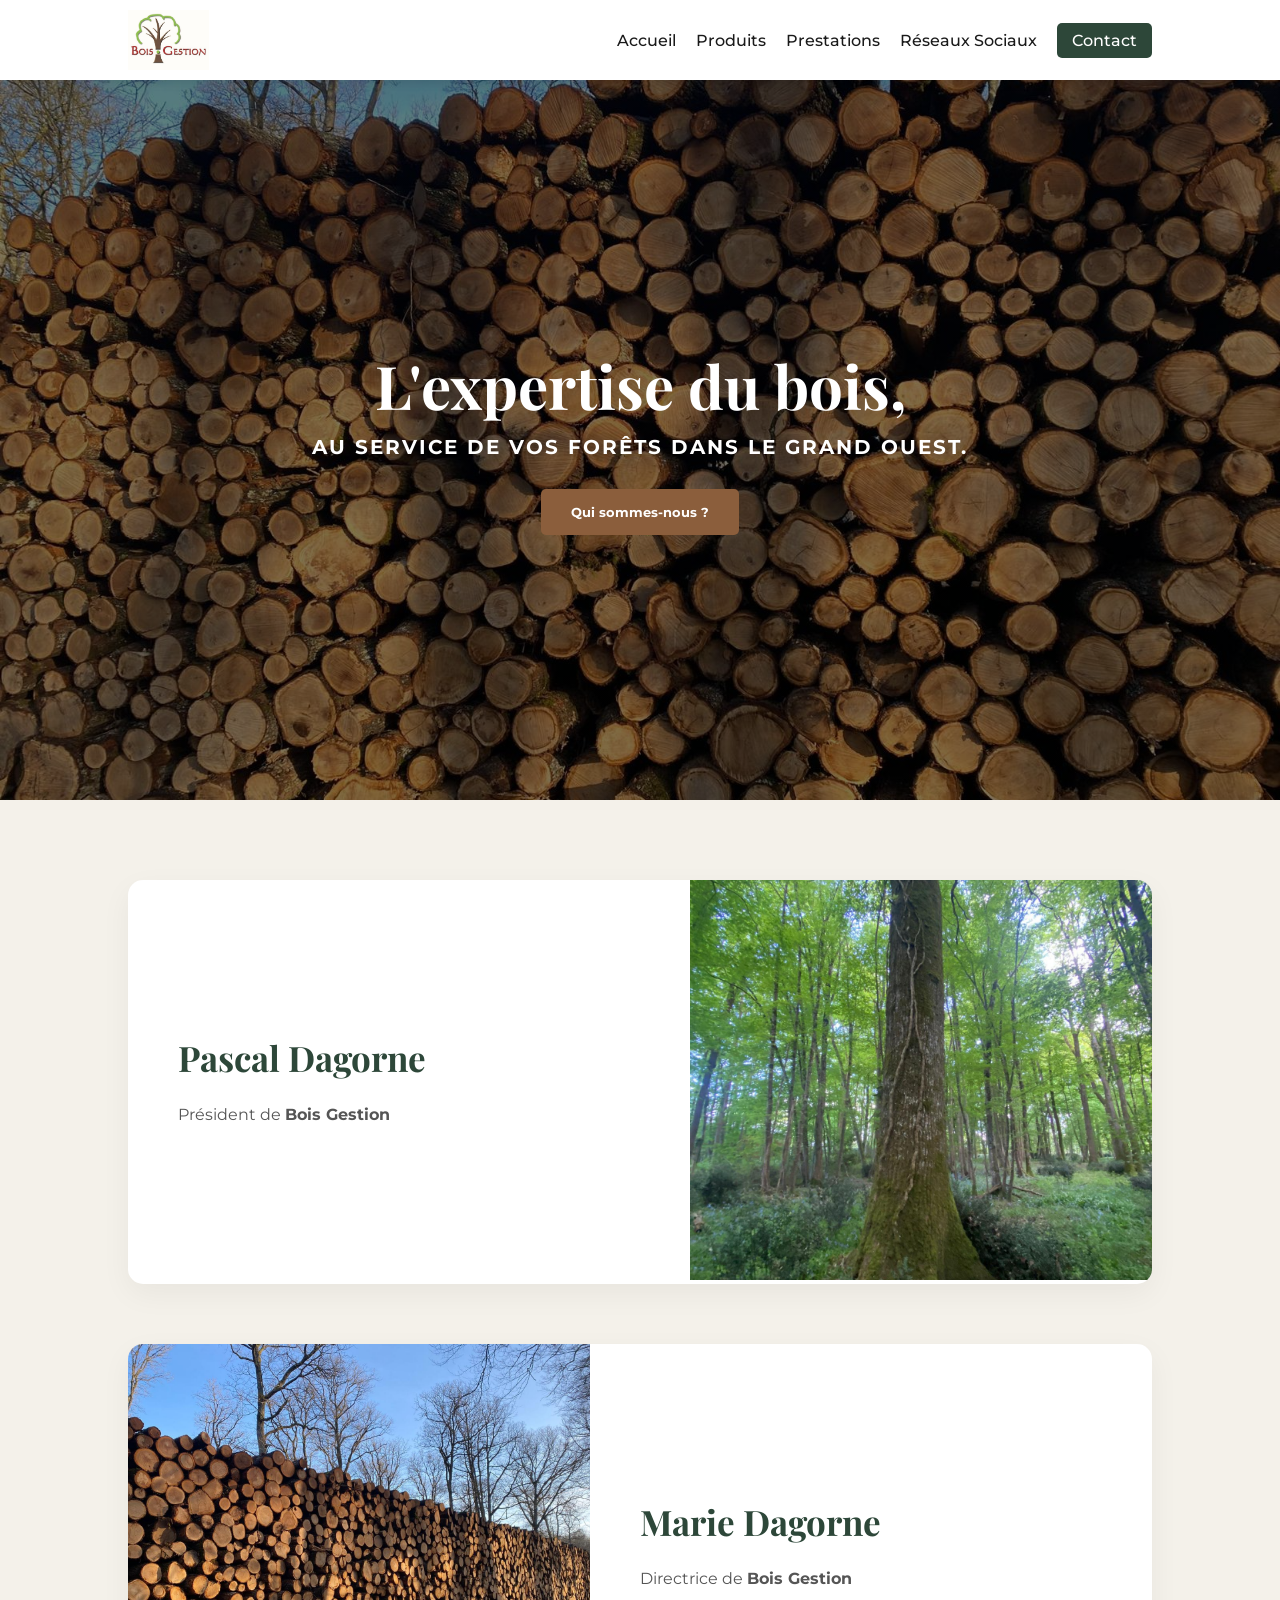
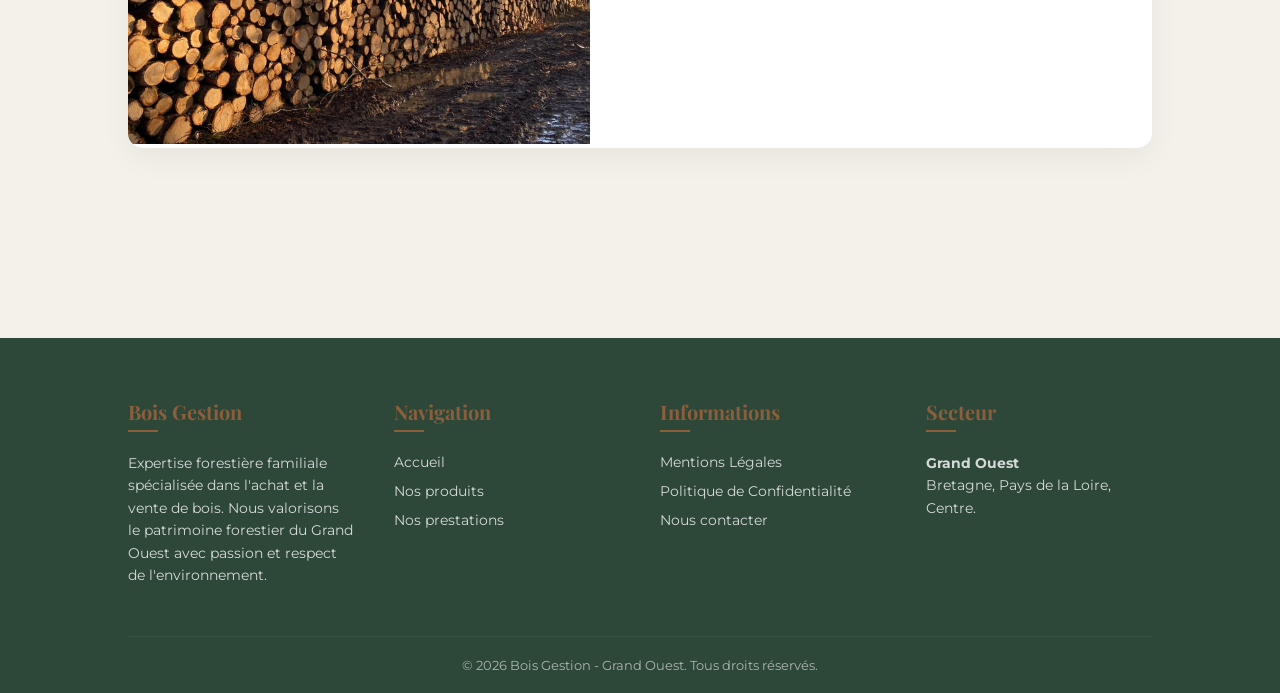
==== index.html @ 42cccf2d "final" ====
<!DOCTYPE html>
<html lang="fr">

<head>
    <meta charset="UTF-8">
    <meta name="viewport" content="width=device-width, initial-scale=1.0">

    <title>Bois Gestion</title>
    <meta name="description"
        content="Bois Gestion : Entreprise familiale spécialisée dans l'achat, la vente et l'exploitation forestière en Bretagne, Pays de la Loire et Centre. Valorisez votre bois avec des experts.">
    <meta name="keywords"
        content="Bois Gestion, exploitation forestière, achat bois, vente bois, Bretagne, Pays de la Loire, bois de chauffage, grumes chêne">
    <link rel="canonical" href="https://www.bois-gestion.fr/">

    <meta property="og:title" content="Bois Gestion - Achat et Vente de Bois">
    <meta property="og:description" content="Expertise forestière familiale dans le Grand Ouest.">
    <meta property="og:image" content="assets/images/arbre.jpeg">
    <meta property="og:type" content="website">

    <link rel="stylesheet" href="assets/css/global.css">
    <link rel="stylesheet" href="assets/css/index.css">
    <link
        href="https://fonts.googleapis.com/css2?family=Montserrat:wght@400;700&family=Playfair+Display:wght@700&display=swap"
        rel="stylesheet">
    <link rel="icon" type="image/x-icon" href="assets/images/favicon.ico">
</head>

<body>
    <div id="header-placeholder"></div>

    <header>
        <h1>L'expertise du bois,</h1>
        <h4>AU SERVICE DE VOS FORÊTS DANS LE GRAND OUEST.</h4>
        <button onclick="window.location.href='#about'">Qui sommes-nous ?</button>
    </header>

    <section class="main" id="about">
        <div class="content">

            <div class="card" id="valeurs">
                <div class="left">
                    <h2>Pascal Dagorne</h2>
                    <p>Président de <strong>Bois Gestion</strong></p>
                </div>
                <div class="right">
                    <img src="assets/images/grume.jpeg" alt="Grumes de chêne sélectionnées par Bois Gestion">
                </div>
            </div>

            <div class="card">
                <div class="left">
                    <h2>Marie Dagorne</h2>
                    <p>Directrice de <strong>Bois Gestion</strong></p>
                </div>
                <div class="right">
                    <img src="assets/images/tronçons2.jpeg" alt="Exploitation forestière moderne en action">
                </div>
            </div>

        </div>
    </section>
    <div id="footer-placeholder"></div>

    <script src="assets/js/includes.js"></script>
    <script src="assets/js/menu-burger.js"></script>
</body>

</html>
---- assets/css/global.css ----
/* Variables de couleurs Nature */
:root {
    --primary: #2d4739;
    /* Vert forêt */
    --secondary: #8b5e3c;
    /* Couleur bois */
    --light: #f4f1ea;
    /* Blanc cassé */
    --dark: #1a1a1a;
}

* {
    margin: 0;
    padding: 0;
    box-sizing: border-box;
    font-family: 'Montserrat', sans-serif;
}

html {
    scroll-behavior: smooth;
}

body {
    background-color: var(--light);
}

/* Hero réduit pour les pages secondaires */
.hero-small {
    height: 40vh;
    background: linear-gradient(rgba(0, 0, 0, 0.6), rgba(0, 0, 0, 0.6)), url('../images/tronçons.jpeg') center/cover;
    display: flex;
    flex-direction: column;
    justify-content: center;
    align-items: center;
    color: white;
    text-align: center;
}

/* --- Navigation --- */
nav {
    display: flex;
    justify-content: space-between;
    align-items: center;
    padding: 10px 10%;
    background: #fff;
    position: sticky;
    top: 0;
    z-index: 1000;
    box-shadow: 0 2px 10px rgba(0, 0, 0, 0.1);
}

/* Taille du Logo Image */
nav .logo img {
    height: 60px;
    /* Ajuste cette valeur selon tes besoins */
    width: auto;
    display: block;
    transition: 0.3s;
}

.onglets {
    display: flex;
    align-items: center;
}

.onglets a {
    text-decoration: none;
    color: var(--dark);
    margin-left: 20px;
    font-weight: 500;
    transition: 0.3s;
}

.onglets a:hover {
    color: var(--secondary);
}

/* Style spécifique pour le bouton contact dans le menu */
.btn-nav {
    background: var(--primary);
    color: white !important;
    padding: 8px 15px;
    border-radius: 5px;
}

/* --- Menu Burger (Caché par défaut) --- */
.menu-toggle {
    display: none;
    flex-direction: column;
    cursor: pointer;
    gap: 5px;
}

.menu-toggle .bar {
    width: 25px;
    height: 3px;
    background-color: var(--primary);
    transition: 0.3s;
}

/* --- Mobile Responsive --- */
@media (max-width: 768px) {
    nav {
        padding: 10px 5%;
    }

    .menu-toggle {
        display: flex;
        /* On l'affiche sur mobile */
    }

    .onglets {
        display: none;
        /* On cache le menu normal */
        flex-direction: column;
        position: absolute;
        top: 100%;
        /* Juste en dessous du nav */
        left: 0;
        width: 100%;
        background-color: white;
        padding: 20px 0;
        box-shadow: 0 5px 10px rgba(0, 0, 0, 0.1);
    }

    /* Classe qui sera ajoutée en JS pour ouvrir le menu */
    .onglets.active {
        display: flex;
    }

    .onglets a {
        margin: 15px 0;
        font-size: 18px;
    }

    header h1 {
        font-size: 35px;
    }
}

/* Header / Hero */
header {
    height: 80vh;
    background: linear-gradient(rgba(0, 0, 0, 0.5), rgba(0, 0, 0, 0.5)),
        url('../images/tronçons.jpeg') center/cover no-repeat;
    display: flex;
    flex-direction: column;
    justify-content: center;
    align-items: center;
    color: white;
    text-align: center;
}

header h1 {
    font-family: 'Playfair Display', serif;
    font-size: 60px;
}

header h4 {
    font-size: 20px;
    margin-top: 10px;
    letter-spacing: 2px;
}

header button {
    margin-top: 30px;
    padding: 15px 30px;
    border: none;
    background: var(--secondary);
    color: white;
    font-weight: bold;
    cursor: pointer;
    border-radius: 5px;
    transition: 0.3s;
}

header button:hover {
    background: var(--primary);
    transform: scale(1.05);
}

/* --- FOOTER PROFESSIONNEL --- */
footer {
    background: var(--primary);
    /* Ton vert forêt */
    color: white;
    padding: 60px 10% 20px;
    margin-top: 50px;
}

.footer-container {
    display: grid;
    grid-template-columns: repeat(auto-fit, minmax(200px, 1fr));
    gap: 40px;
    max-width: 1200px;
    margin: 0 auto;
    text-align: left;
}

.footer-section h3 {
    font-family: 'Playfair Display', serif;
    font-size: 20px;
    margin-bottom: 20px;
    color: var(--secondary);
    /* Ton marron bois */
    position: relative;
}

/* Petit trait décoratif sous les titres */
.footer-section h3::after {
    content: '';
    display: block;
    width: 30px;
    height: 2px;
    background: var(--secondary);
    margin-top: 5px;
}

.footer-section p {
    font-size: 14px;
    line-height: 1.6;
    opacity: 0.8;
}

.footer-section ul {
    list-style: none;
    padding: 0;
}

.footer-section ul li {
    margin-bottom: 10px;
}

.footer-section ul li a {
    color: white;
    text-decoration: none;
    font-size: 14px;
    opacity: 0.8;
    transition: 0.3s;
}

.footer-section ul li a:hover {
    opacity: 1;
    color: var(--secondary);
    padding-left: 5px;
}

.footer-bottom {
    margin-top: 50px;
    padding-top: 20px;
    border-top: 1px solid rgba(255, 255, 255, 0.1);
    text-align: center;
    font-size: 13px;
    opacity: 0.6;
}

/* Ajustement mobile */
@media (max-width: 768px) {
    .footer-container {
        grid-template-columns: 1fr;
        /* Une seule colonne sur mobile */
        text-align: center;
    }

    .footer-section h3::after {
        margin: 5px auto 0;
    }
}

/* Mobile Responsive */
@media (max-width: 768px) {

    .card,
    .card:nth-child(even) {
        flex-direction: column;
    }

    header h1 {
        font-size: 40px;
    }

    nav .onglets {
        display: none;
    }
}
---- assets/css/index.css ----
/* Section Main & Cards */
.main {
    padding: 80px 10%;
}

.card {
    display: flex;
    align-items: center;
    margin-bottom: 60px;
    background: white;
    border-radius: 15px;
    overflow: hidden;
    box-shadow: 0 10px 30px rgba(0, 0, 0, 0.05);
}

.card:nth-child(even) {
    flex-direction: row-reverse;
}

.left {
    flex: 1;
    padding: 50px;
}

.left h2 {
    font-family: 'Playfair Display', serif;
    font-size: 35px;
    color: var(--primary);
    margin-bottom: 20px;
}

.left p {
    line-height: 1.8;
    color: #555;
}

.right {
    flex: 1;
}

.right img {
    width: 100%;
    height: 400px;
    object-fit: cover;
}


/* Style pour les pages légales */
.legal-content {
    max-width: 800px;
    margin: 60px auto;
    padding: 20px;
    background: white;
    border-radius: 8px;
    box-shadow: 0 4px 15px rgba(0, 0, 0, 0.05);
    line-height: 1.6;
}

.legal-content h1 {
    color: var(--primary);
    margin-bottom: 30px;
    font-family: 'Playfair Display', serif;
}

.legal-content h3 {
    color: var(--secondary);
    margin-top: 25px;
    margin-bottom: 10px;
}

.legal-content ul {
    margin-left: 20px;
    margin-bottom: 15px;
}
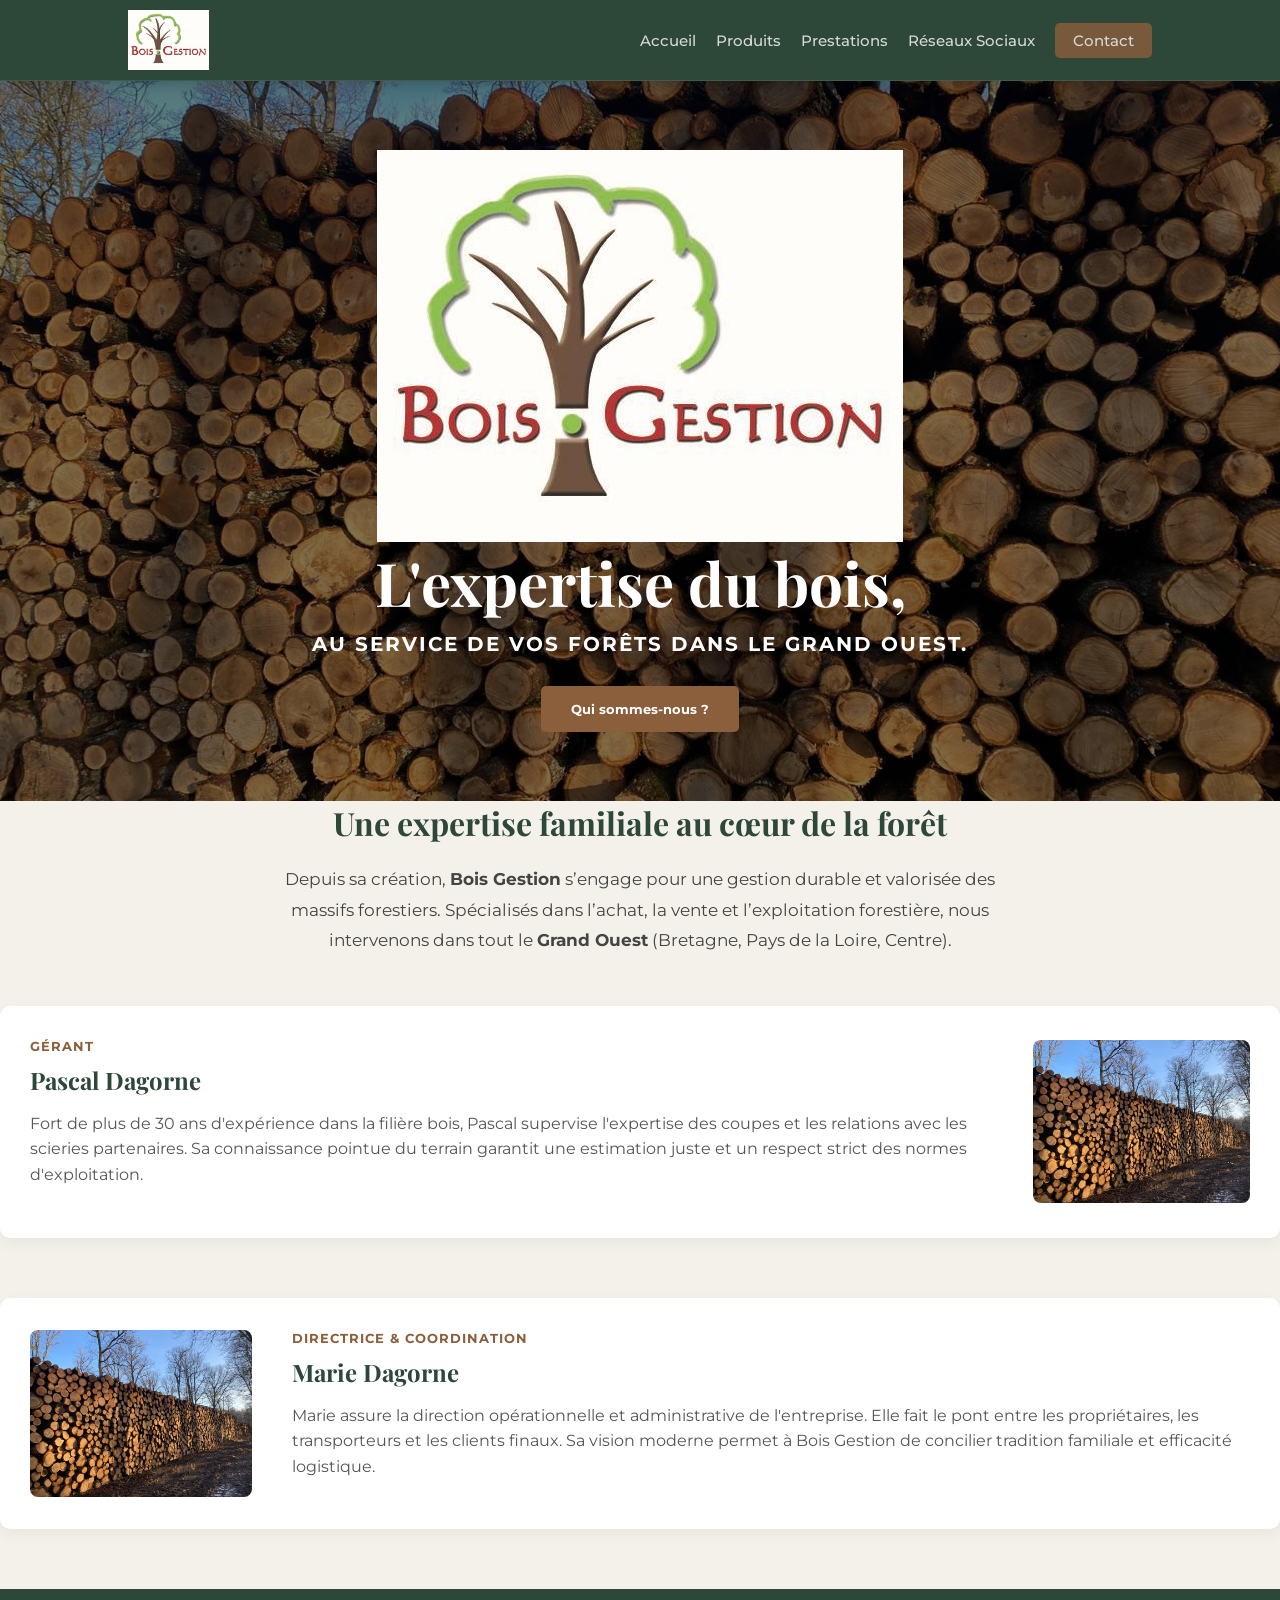
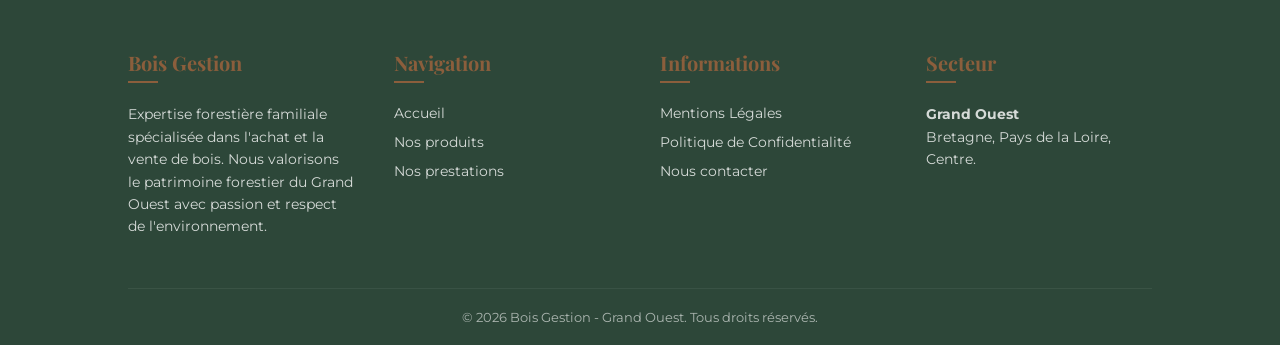
==== commit ebed1963: "ya" ====
--- a/index.html
+++ b/index.html
@@ -29,6 +29,7 @@
     <div id="header-placeholder"></div>
 
     <header>
+        <img src="assets/images/logo/logo.jpeg" alt="Logo Bois Gestion" class="header-image">
         <h1>L'expertise du bois,</h1>
         <h4>AU SERVICE DE VOS FORÊTS DANS LE GRAND OUEST.</h4>
         <button onclick="window.location.href='#about'">Qui sommes-nous ?</button>
@@ -37,30 +38,52 @@
     <section class="main" id="about">
         <div class="content">
 
+            <div class="intro-entreprise">
+                <h2>Une expertise familiale au cœur de la forêt</h2>
+                <p>
+                    Depuis sa création, <strong>Bois Gestion</strong> s’engage pour une gestion durable et valorisée des
+                    massifs forestiers.
+                    Spécialisés dans l’achat, la vente et l’exploitation forestière, nous intervenons dans tout le
+                    <strong>Grand Ouest</strong>
+                    (Bretagne, Pays de la Loire, Centre).
+                </p>
+            </div>
+
             <div class="card" id="valeurs">
                 <div class="left">
+                    <span class="role">Gérant</span>
                     <h2>Pascal Dagorne</h2>
-                    <p>Président de <strong>Bois Gestion</strong></p>
+                    <p>
+                        Fort de plus de 30 ans d'expérience dans la filière bois, Pascal supervise l'expertise des
+                        coupes et les relations avec les scieries partenaires.
+                        Sa connaissance pointue du terrain garantit une estimation juste et un respect strict des normes
+                        d'exploitation.
+                    </p>
                 </div>
                 <div class="right">
-                    <img src="assets/images/grume.jpeg" alt="Grumes de chêne sélectionnées par Bois Gestion">
+                    <img src="assets/images/tronçons2.jpeg" alt="Pascal Dagorne - Expertise de grumes">
                 </div>
             </div>
 
-            <div class="card">
+            <div class="card inverse">
                 <div class="left">
+                    <span class="role">Directrice & Coordination</span>
                     <h2>Marie Dagorne</h2>
-                    <p>Directrice de <strong>Bois Gestion</strong></p>
+                    <p>
+                        Marie assure la direction opérationnelle et administrative de l'entreprise. Elle fait le pont
+                        entre les propriétaires, les transporteurs et les clients finaux.
+                        Sa vision moderne permet à Bois Gestion de concilier tradition familiale et efficacité
+                        logistique.
+                    </p>
                 </div>
                 <div class="right">
-                    <img src="assets/images/tronçons2.jpeg" alt="Exploitation forestière moderne en action">
+                    <img src="assets/images/tronçons2.jpeg" alt="Marie Dagorne - Direction Bois Gestion">
                 </div>
             </div>
 
         </div>
     </section>
     <div id="footer-placeholder"></div>
-
     <script src="assets/js/includes.js"></script>
     <script src="assets/js/menu-burger.js"></script>
 </body>
--- a/assets/css/global.css
+++ b/assets/css/global.css
@@ -42,11 +42,15 @@
     justify-content: space-between;
     align-items: center;
     padding: 10px 10%;
-    background: #fff;
+    background: var(--primary);
+    /* Fond Vert Forêt comme le footer */
     position: sticky;
     top: 0;
     z-index: 1000;
-    box-shadow: 0 2px 10px rgba(0, 0, 0, 0.1);
+    box-shadow: 0 4px 15px rgba(0, 0, 0, 0.2);
+    /* Ombre un peu plus profonde */
+    border-bottom: 1px solid rgba(255, 255, 255, 0.1);
+    /* Petit filet subtil */
 }
 
 /* Taille du Logo Image */
@@ -65,22 +69,40 @@
 
 .onglets a {
     text-decoration: none;
-    color: var(--dark);
+    color: white;
+    /* Texte blanc comme dans le footer */
     margin-left: 20px;
     font-weight: 500;
-    transition: 0.3s;
+    font-size: 15px;
+    transition: 0.3s;
+    opacity: 0.8;
+    /* Légère transparence par défaut */
 }
 
 .onglets a:hover {
     color: var(--secondary);
-}
-
+    /* Devient marron au survol */
+    opacity: 1;
+}
+
+/* Style spécifique pour le bouton contact dans le menu */
 /* Style spécifique pour le bouton contact dans le menu */
 .btn-nav {
-    background: var(--primary);
+    background: var(--secondary) !important;
+    /* Marron bois pour trancher sur le vert */
     color: white !important;
-    padding: 8px 15px;
+    padding: 8px 18px;
     border-radius: 5px;
+    font-weight: bold;
+}
+
+/* Menu Burger pour mobile (on change la couleur des barres en blanc) */
+.menu-toggle .bar {
+    width: 25px;
+    height: 3px;
+    background-color: white;
+    /* Barres blanches sur fond vert */
+    transition: 0.3s;
 }
 
 /* --- Menu Burger (Caché par défaut) --- */
@@ -91,13 +113,6 @@
     gap: 5px;
 }
 
-.menu-toggle .bar {
-    width: 25px;
-    height: 3px;
-    background-color: var(--primary);
-    transition: 0.3s;
-}
-
 /* --- Mobile Responsive --- */
 @media (max-width: 768px) {
     nav {
@@ -110,17 +125,9 @@
     }
 
     .onglets {
-        display: none;
-        /* On cache le menu normal */
-        flex-direction: column;
-        position: absolute;
-        top: 100%;
-        /* Juste en dessous du nav */
-        left: 0;
-        width: 100%;
-        background-color: white;
-        padding: 20px 0;
-        box-shadow: 0 5px 10px rgba(0, 0, 0, 0.1);
+        background-color: var(--primary);
+        /* Menu mobile vert également */
+        border-top: 1px solid rgba(255, 255, 255, 0.1);
     }
 
     /* Classe qui sera ajoutée en JS pour ouvrir le menu */
--- a/assets/css/index.css
+++ b/assets/css/index.css
@@ -1,47 +1,96 @@
-/* Section Main & Cards */
-.main {
-    padding: 80px 10%;
+/* Intro Entreprise */
+.intro-entreprise {
+    text-align: center;
+    max-width: 800px;
+    margin: 0 auto 50px auto;
+    padding: 0 20px;
 }
 
+.intro-entreprise h2 {
+    font-family: 'Playfair Display', serif;
+    color: var(--primary);
+    font-size: 32px;
+    margin-bottom: 20px;
+}
+
+.intro-entreprise p {
+    line-height: 1.8;
+    color: #444;
+    font-size: 17px;
+}
+
+/* Stylisation des Cards */
 .card {
     display: flex;
     align-items: center;
+    gap: 40px;
     margin-bottom: 60px;
     background: white;
-    border-radius: 15px;
-    overflow: hidden;
-    box-shadow: 0 10px 30px rgba(0, 0, 0, 0.05);
+    padding: 30px;
+    border-radius: 10px;
+    box-shadow: 0 5px 15px rgba(0, 0, 0, 0.05);
 }
 
-.card:nth-child(even) {
+.card.inverse {
     flex-direction: row-reverse;
+    /* Alterne l'image à gauche/droite */
 }
 
-.left {
-    flex: 1;
-    padding: 50px;
+.role {
+    display: inline-block;
+    color: var(--secondary);
+    text-transform: uppercase;
+    font-weight: bold;
+    font-size: 13px;
+    letter-spacing: 1px;
+    margin-bottom: 10px;
 }
 
-.left h2 {
+.card h2 {
     font-family: 'Playfair Display', serif;
-    font-size: 35px;
     color: var(--primary);
-    margin-bottom: 20px;
+    margin-bottom: 15px;
 }
 
-.left p {
-    line-height: 1.8;
+.card p {
+    line-height: 1.6;
+    margin-bottom: 20px;
     color: #555;
 }
 
-.right {
-    flex: 1;
+.expertises {
+    list-style: none;
+    padding: 0;
 }
 
-.right img {
+.expertises li {
+    font-size: 14px;
+    margin-bottom: 8px;
+    color: var(--dark);
+}
+
+.card .left img {
     width: 100%;
-    height: 400px;
-    object-fit: cover;
+    max-width: 450px;
+    border-radius: 8px;
+    display: block;
+}
+
+.card .right img {
+    width: 100%;
+    max-width: 450px;
+    border-radius: 8px;
+    display: block;
+}
+
+/* Responsive Mobile */
+@media (max-width: 768px) {
+
+    .card,
+    .card.inverse {
+        flex-direction: column;
+        padding: 20px;
+    }
 }
 
 
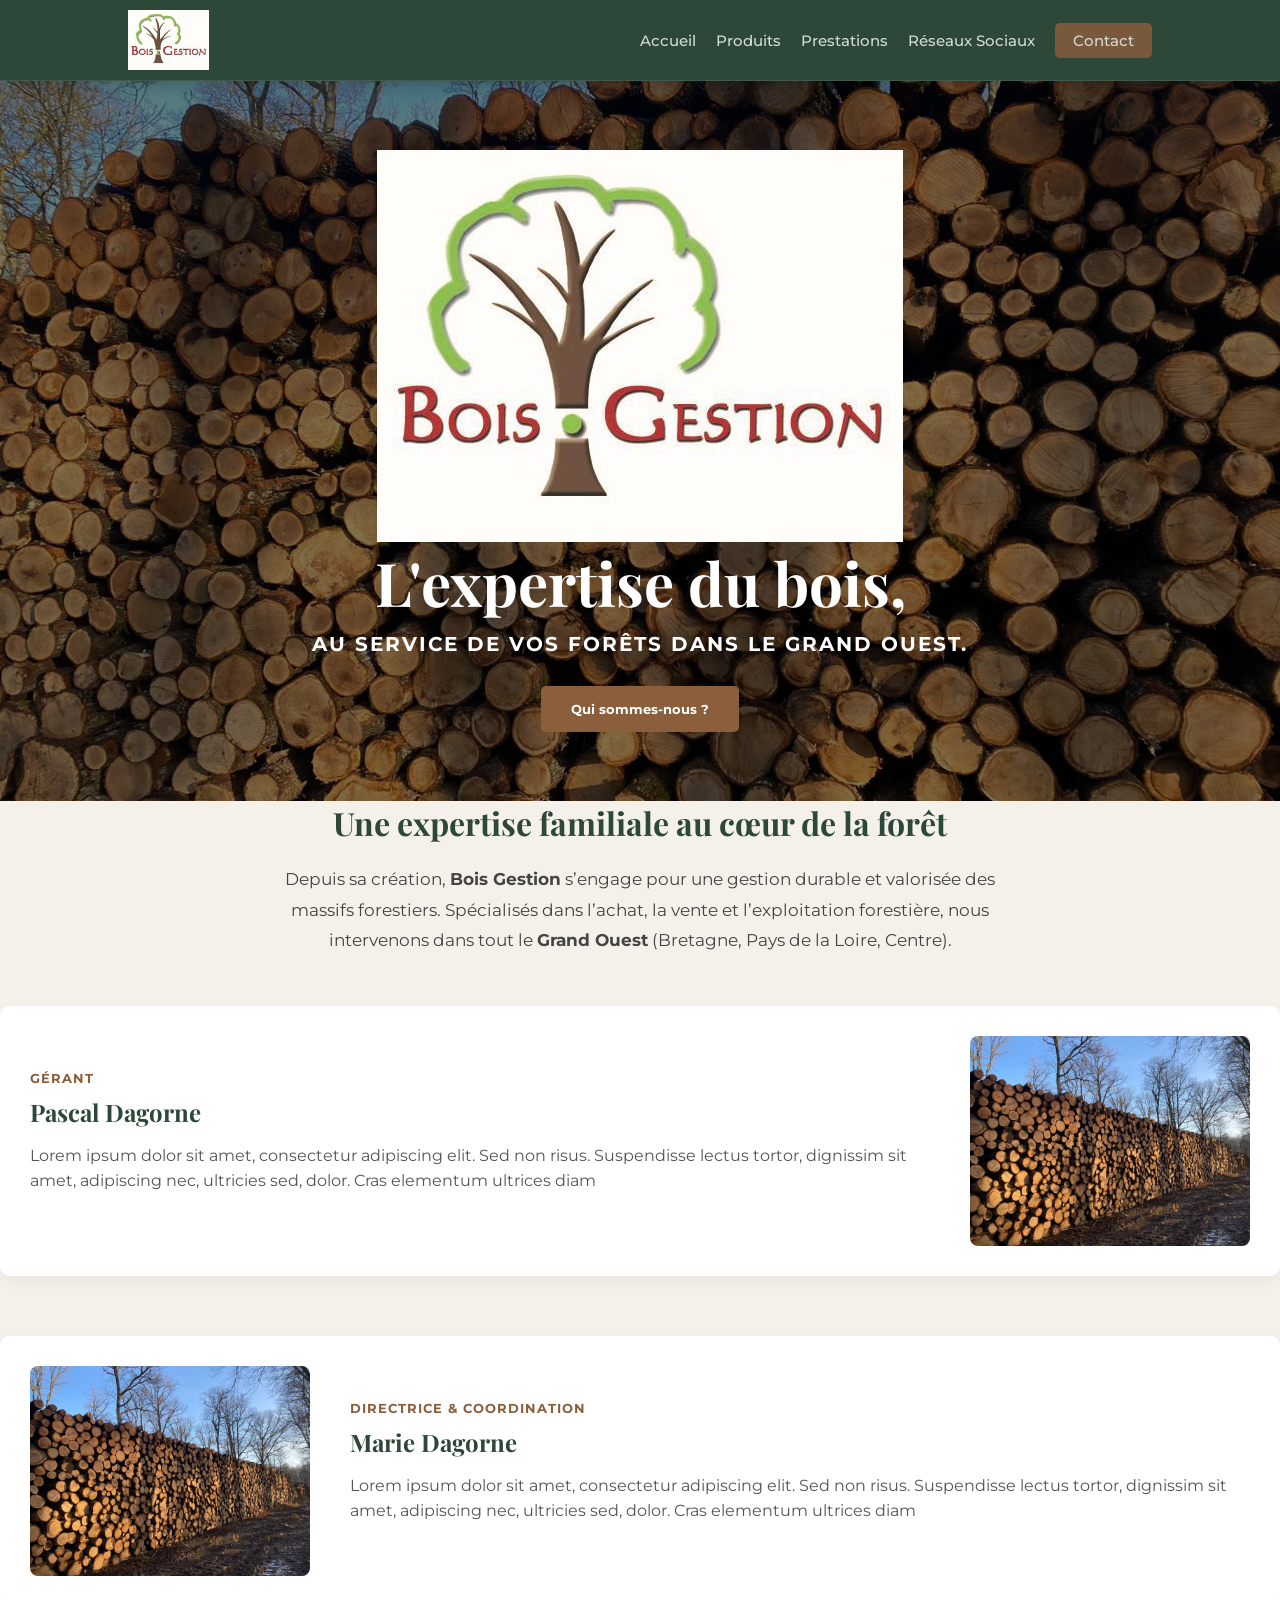
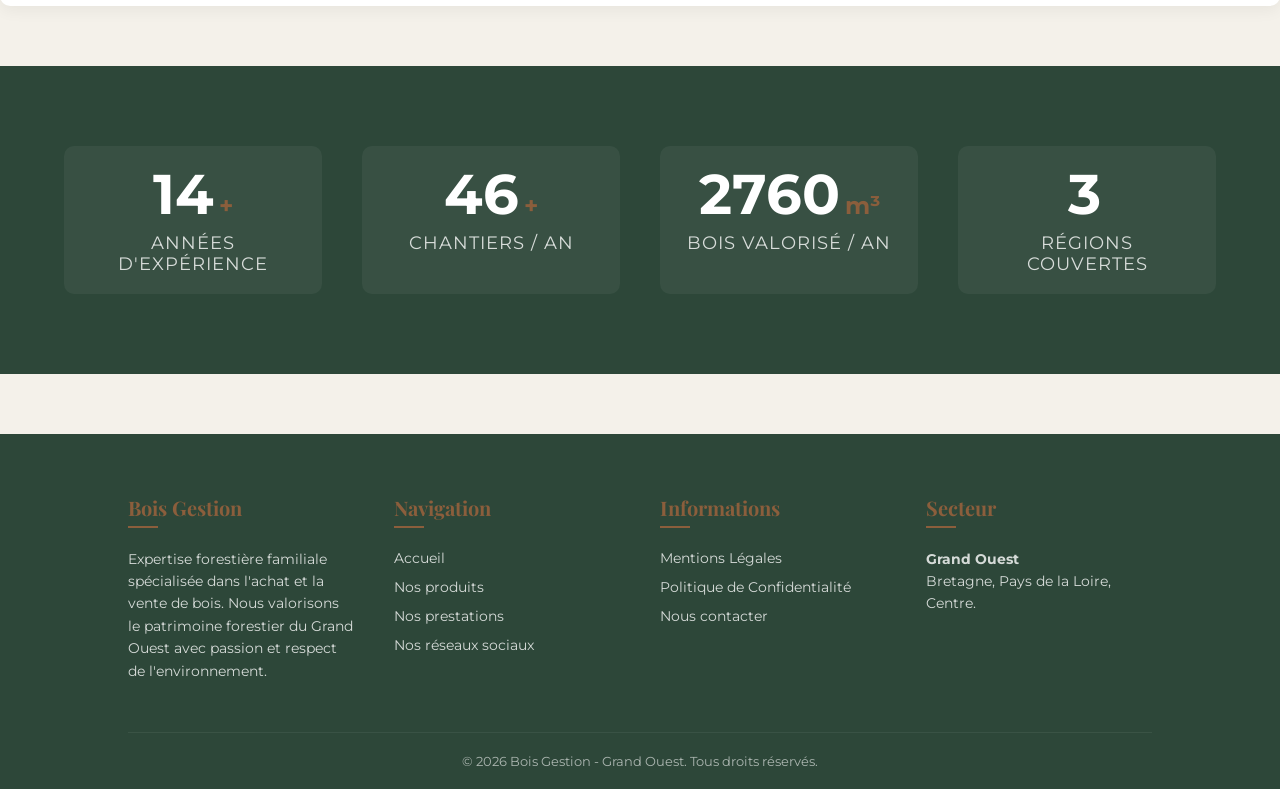
==== commit 55e1a6b1: "menu burger" ====
--- a/index.html
+++ b/index.html
@@ -54,10 +54,8 @@
                     <span class="role">Gérant</span>
                     <h2>Pascal Dagorne</h2>
                     <p>
-                        Fort de plus de 30 ans d'expérience dans la filière bois, Pascal supervise l'expertise des
-                        coupes et les relations avec les scieries partenaires.
-                        Sa connaissance pointue du terrain garantit une estimation juste et un respect strict des normes
-                        d'exploitation.
+                        Lorem ipsum dolor sit amet, consectetur adipiscing elit. Sed non risus. Suspendisse lectus
+                        tortor, dignissim sit amet, adipiscing nec, ultricies sed, dolor. Cras elementum ultrices diam
                     </p>
                 </div>
                 <div class="right">
@@ -70,10 +68,8 @@
                     <span class="role">Directrice & Coordination</span>
                     <h2>Marie Dagorne</h2>
                     <p>
-                        Marie assure la direction opérationnelle et administrative de l'entreprise. Elle fait le pont
-                        entre les propriétaires, les transporteurs et les clients finaux.
-                        Sa vision moderne permet à Bois Gestion de concilier tradition familiale et efficacité
-                        logistique.
+                        Lorem ipsum dolor sit amet, consectetur adipiscing elit. Sed non risus. Suspendisse lectus
+                        tortor, dignissim sit amet, adipiscing nec, ultricies sed, dolor. Cras elementum ultrices diam
                     </p>
                 </div>
                 <div class="right">
@@ -83,9 +79,49 @@
 
         </div>
     </section>
+
+    <section class="stats-section">
+        <div class="container container-stats">
+
+            <div class="stat-item">
+                <i class="fas fa-history"></i>
+                <div class="stat-number-wrapper">
+                    <span class="stat-number" data-target="14">0</span><span class="stat-suffix">+</span>
+                </div>
+                <p class="stat-label">Années d'Expérience</p>
+            </div>
+
+            <div class="stat-item">
+                <i class="fas fa-tree"></i>
+                <div class="stat-number-wrapper">
+                    <span class="stat-number" data-target="150">0</span><span class="stat-suffix">+</span>
+                </div>
+                <p class="stat-label">Chantiers / An</p>
+            </div>
+
+            <div class="stat-item">
+                <i class="fas fa-truck-moving"></i>
+                <div class="stat-number-wrapper">
+                    <span class="stat-number" data-target="12000">0</span><span class="stat-suffix">m³</span>
+                </div>
+                <p class="stat-label">Bois Valorisé / An</p>
+            </div>
+
+            <div class="stat-item">
+                <i class="fas fa-map-marked-alt"></i>
+                <div class="stat-number-wrapper">
+                    <span class="stat-number" data-target="3">0</span><span class="stat-suffix"></span>
+                </div>
+                <p class="stat-label">Régions Couvertes</p>
+            </div>
+
+        </div>
+    </section>
+
     <div id="footer-placeholder"></div>
+
+    <script src="assets/js/counter.js"></script>
     <script src="assets/js/includes.js"></script>
-    <script src="assets/js/menu-burger.js"></script>
 </body>
 
 </html>
--- a/assets/css/global.css
+++ b/assets/css/global.css
@@ -289,4 +289,43 @@
     nav .onglets {
         display: none;
     }
+}
+
+@media (max-width: 768px) {
+    nav {
+        padding: 10px 5%;
+    }
+
+    .menu-toggle {
+        display: flex;
+        /* Affiche le burger */
+    }
+
+    .onglets {
+        display: none;
+        /* Cache les liens par défaut sur mobile */
+        flex-direction: column;
+        position: absolute;
+        top: 100%;
+        /* S'affiche juste sous la nav */
+        left: 0;
+        width: 100%;
+        background-color: var(--primary);
+        padding: 20px 0;
+        text-align: center;
+        border-top: 1px solid rgba(255, 255, 255, 0.1);
+        box-shadow: 0 10px 15px rgba(0, 0, 0, 0.2);
+    }
+
+    /* Cette classe est activée par le JS */
+    .onglets.active {
+        display: flex;
+    }
+
+    .onglets a {
+        margin: 15px 0;
+        font-size: 18px;
+        display: block;
+        /* Prend toute la largeur pour cliquer facilement */
+    }
 }
--- a/assets/css/index.css
+++ b/assets/css/index.css
@@ -120,4 +120,84 @@
 .legal-content ul {
     margin-left: 20px;
     margin-bottom: 15px;
+}
+
+/* --- SECTION STATISTIQUES --- */
+.stats-section {
+    background-color: var(--primary);
+    /* Ton vert forêt */
+    color: white;
+    padding: 80px 0;
+    margin: 60px 0;
+}
+
+.container-stats {
+    display: grid;
+    grid-template-columns: repeat(auto-fit, minmax(200px, 1fr));
+    gap: 40px;
+    text-align: center;
+    width: 90%;
+    max-width: 1200px;
+    margin: 0 auto;
+}
+
+.stat-item {
+    padding: 20px;
+    background: rgba(255, 255, 255, 0.05);
+    border-radius: 10px;
+    /* État initial pour l'animation d'apparition */
+    opacity: 0;
+    transform: translateY(20px);
+    transition: all 0.6s ease-out;
+}
+
+/* Classe ajoutée par le JS quand l'élément est visible */
+.stat-item.visible {
+    opacity: 1;
+    transform: translateY(0);
+}
+
+.stat-item i {
+    font-size: 3rem;
+    color: var(--secondary);
+    /* Ton marron/orange */
+    margin-bottom: 20px;
+}
+
+.stat-number-wrapper {
+    display: flex;
+    justify-content: center;
+    align-items: baseline;
+    font-family: 'Montserrat', sans-serif;
+    font-weight: 700;
+    margin-bottom: 10px;
+}
+
+.stat-number {
+    font-size: 3.5rem;
+    line-height: 1;
+}
+
+.stat-suffix {
+    font-size: 1.5rem;
+    color: var(--secondary);
+    margin-left: 5px;
+}
+
+.stat-label {
+    font-size: 1.1rem;
+    text-transform: uppercase;
+    letter-spacing: 1px;
+    color: rgba(255, 255, 255, 0.8);
+}
+
+/* --- RESPONSIVE --- */
+@media (max-width: 768px) {
+    .stats-section {
+        padding: 50px 0;
+    }
+
+    .stat-number {
+        font-size: 2.5rem;
+    }
 }
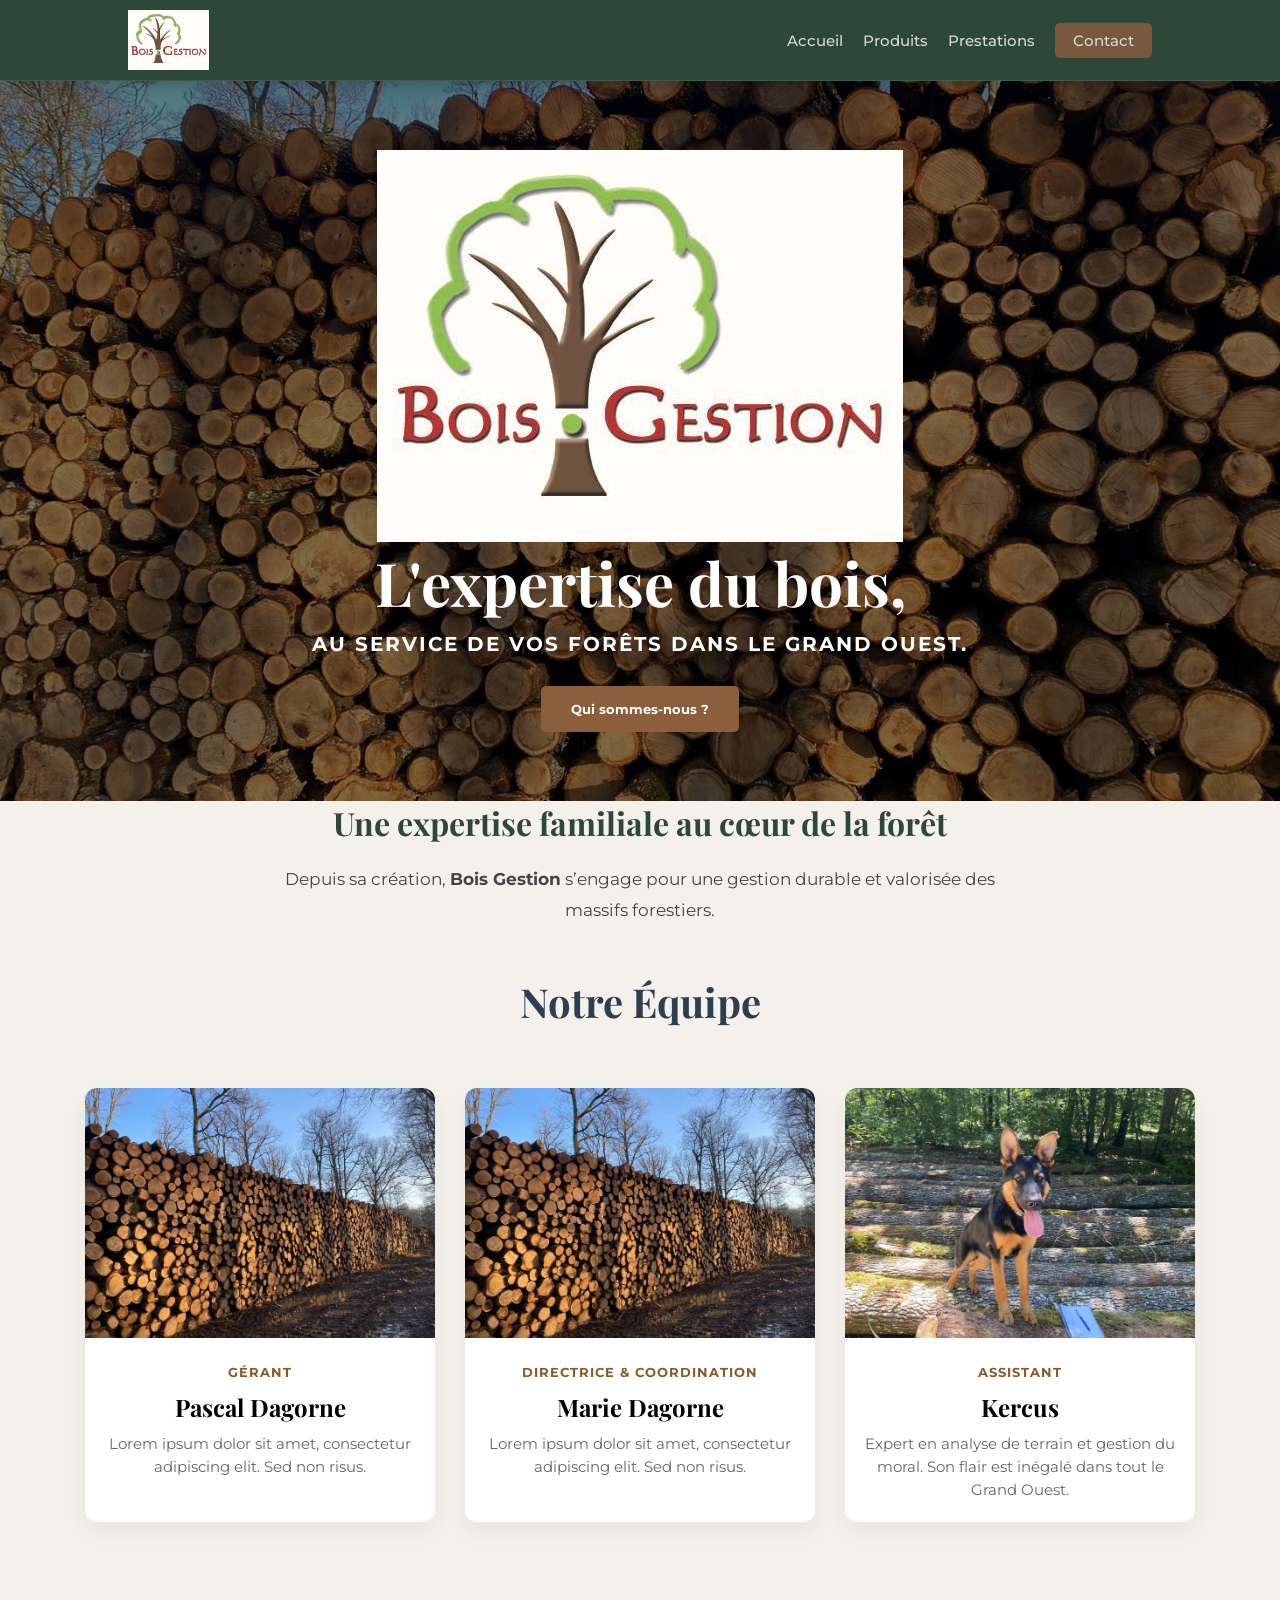
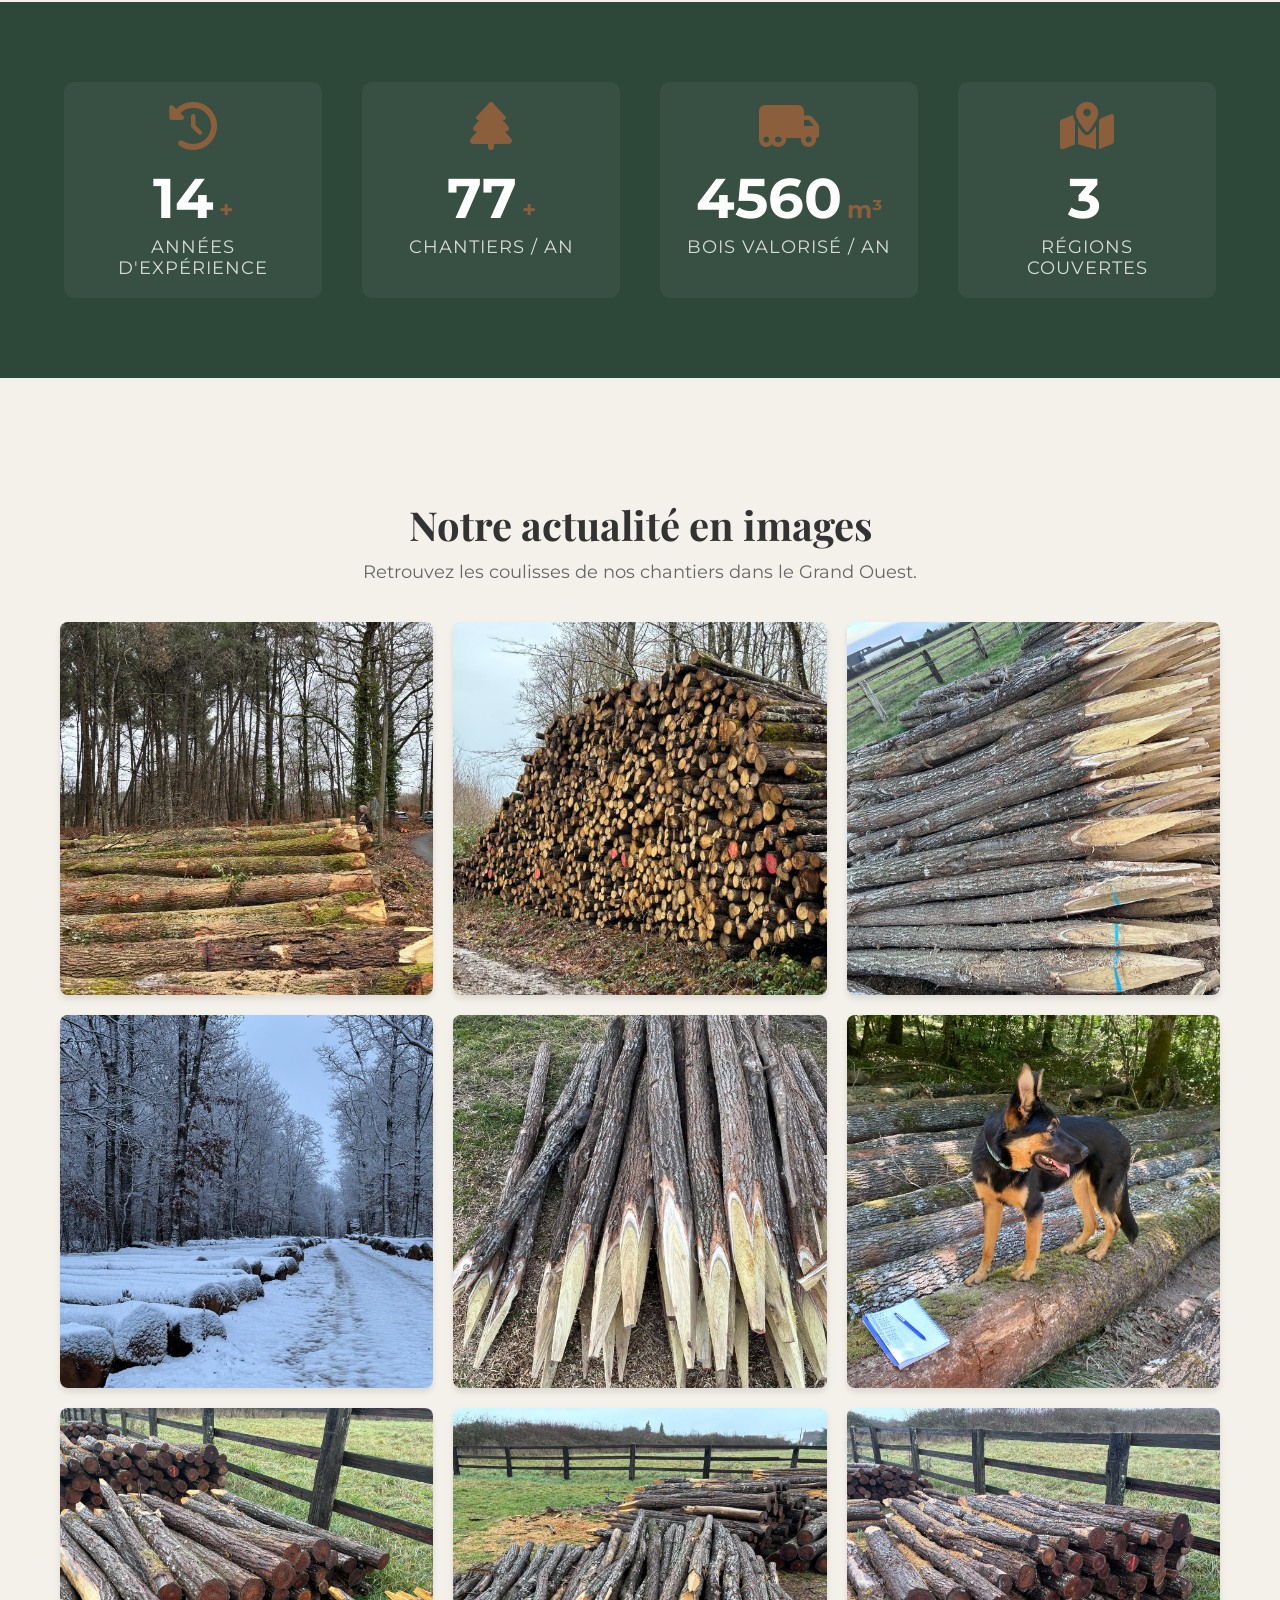
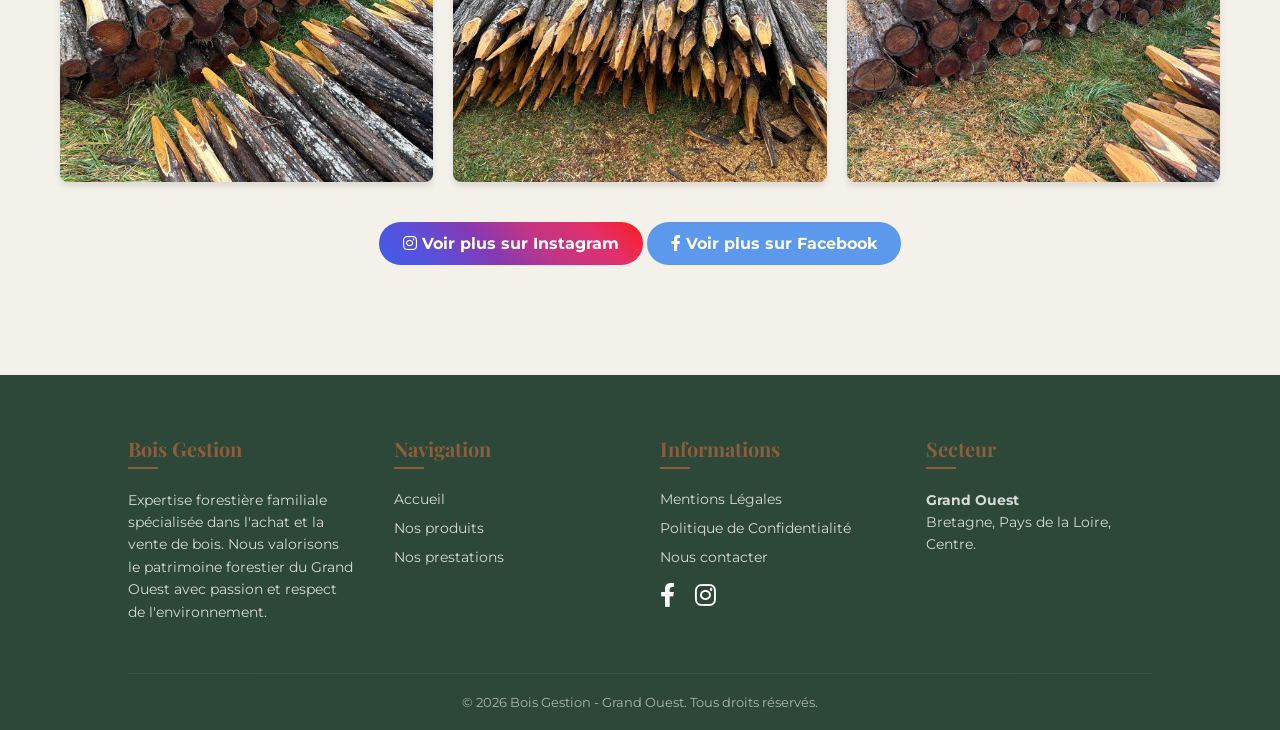
==== commit bb546e25: "changement" ====
--- a/index.html
+++ b/index.html
@@ -23,6 +23,7 @@
         href="https://fonts.googleapis.com/css2?family=Montserrat:wght@400;700&family=Playfair+Display:wght@700&display=swap"
         rel="stylesheet">
     <link rel="icon" type="image/x-icon" href="assets/images/favicon.ico">
+    <link rel="stylesheet" href="https://cdnjs.cloudflare.com/ajax/libs/font-awesome/6.0.0/css/all.min.css">
 </head>
 
 <body>
@@ -43,40 +44,48 @@
                 <p>
                     Depuis sa création, <strong>Bois Gestion</strong> s’engage pour une gestion durable et valorisée des
                     massifs forestiers.
-                    Spécialisés dans l’achat, la vente et l’exploitation forestière, nous intervenons dans tout le
-                    <strong>Grand Ouest</strong>
-                    (Bretagne, Pays de la Loire, Centre).
                 </p>
             </div>
 
-            <div class="card" id="valeurs">
-                <div class="left">
-                    <span class="role">Gérant</span>
-                    <h2>Pascal Dagorne</h2>
-                    <p>
-                        Lorem ipsum dolor sit amet, consectetur adipiscing elit. Sed non risus. Suspendisse lectus
-                        tortor, dignissim sit amet, adipiscing nec, ultricies sed, dolor. Cras elementum ultrices diam
-                    </p>
-                </div>
-                <div class="right">
-                    <img src="assets/images/tronçons2.jpeg" alt="Pascal Dagorne - Expertise de grumes">
-                </div>
-            </div>
-
-            <div class="card inverse">
-                <div class="left">
-                    <span class="role">Directrice & Coordination</span>
-                    <h2>Marie Dagorne</h2>
-                    <p>
-                        Lorem ipsum dolor sit amet, consectetur adipiscing elit. Sed non risus. Suspendisse lectus
-                        tortor, dignissim sit amet, adipiscing nec, ultricies sed, dolor. Cras elementum ultrices diam
-                    </p>
-                </div>
-                <div class="right">
-                    <img src="assets/images/tronçons2.jpeg" alt="Marie Dagorne - Direction Bois Gestion">
-                </div>
-            </div>
-
+            <h2 class="section-title">Notre Équipe</h2>
+
+            <div class="team-grid">
+
+                <div class="member-card">
+                    <div class="member-image">
+                        <img src="assets/images/tronçons2.jpeg" alt="Pascal Dagorne">
+                    </div>
+                    <div class="member-info">
+                        <span class="role">Gérant</span>
+                        <h3>Pascal Dagorne</h3>
+                        <p>Lorem ipsum dolor sit amet, consectetur adipiscing elit. Sed non risus.</p>
+                    </div>
+                </div>
+
+                <div class="member-card">
+                    <div class="member-image">
+                        <img src="assets/images/tronçons2.jpeg" alt="Marie Dagorne">
+                    </div>
+                    <div class="member-info">
+                        <span class="role">Directrice & Coordination</span>
+                        <h3>Marie Dagorne</h3>
+                        <p>Lorem ipsum dolor sit amet, consectetur adipiscing elit. Sed non risus.</p>
+                    </div>
+                </div>
+
+                <div class="member-card">
+                    <div class="member-image">
+                        <img src="assets/images/kercus.jpeg" alt="Kercus">
+                    </div>
+                    <div class="member-info">
+                        <span class="role">Assistant</span>
+                        <h3>Kercus</h3>
+                        <p>Expert en analyse de terrain et gestion du moral. Son flair est inégalé dans tout le Grand
+                            Ouest.</p>
+                    </div>
+                </div>
+
+            </div>
         </div>
     </section>
 
@@ -86,7 +95,7 @@
             <div class="stat-item">
                 <i class="fas fa-history"></i>
                 <div class="stat-number-wrapper">
-                    <span class="stat-number" data-target="14">0</span><span class="stat-suffix">+</span>
+                    <span class="stat-number" id="experience-years">0</span><span class="stat-suffix">+</span>
                 </div>
                 <p class="stat-label">Années d'Expérience</p>
             </div>
@@ -118,10 +127,92 @@
         </div>
     </section>
 
+    <section class="gallery">
+        <div class="container-gallery">
+
+            <div class="gallery-header">
+                <h2></i> Notre actualité en images</h2>
+                <p>Retrouvez les coulisses de nos chantiers dans le Grand Ouest.</p>
+            </div>
+
+            <div class="gallery-grid">
+                <div class="gallery-item">
+                    <img src="assets/images/gallerie/gros_troncon.jpeg" alt="Exploitation forestière - Bois Gestion"
+                        class="gallery-image">
+                    <div class="overlay"><i class="fas fa-search-plus"></i></div>
+                </div>
+
+                <div class="gallery-item">
+                    <img src="assets/images/gallerie/grosse_pile_bois.jpeg" alt="Transport de bois - Bois Gestion"
+                        class="gallery-image">
+                    <div class="overlay"><i class="fas fa-search-plus"></i></div>
+                </div>
+
+                <div class="gallery-item">
+                    <img src="assets/images/gallerie/grosse_pile_piquet.jpeg" alt="Valorisation chêne - Bois Gestion"
+                        class="gallery-image">
+                    <div class="overlay"><i class="fas fa-search-plus"></i></div>
+                </div>
+
+                <div class="gallery-item">
+                    <img src="assets/images/gallerie/chemin_neige.jpeg" alt="Chantier Bretagne - Bois Gestion"
+                        class="gallery-image">
+                    <div class="overlay"><i class="fas fa-search-plus"></i></div>
+                </div>
+
+                <div class="gallery-item">
+                    <img src="assets/images/gallerie/petit_pile_piquet.jpeg" alt="Équipe Bois Gestion au travail"
+                        class="gallery-image">
+                    <div class="overlay"><i class="fas fa-search-plus"></i></div>
+                </div>
+
+                <div class="gallery-item">
+                    <img src="assets/images/gallerie/kercus_cote.jpeg" alt="Stock bois de chauffage"
+                        class="gallery-image">
+                    <div class="overlay"><i class="fas fa-search-plus"></i></div>
+                </div>
+
+                <div class="gallery-item">
+                    <img src="assets/images/gallerie/pile_bois_piquet.jpeg" alt="Stock bois de chauffage"
+                        class="gallery-image">
+                    <div class="overlay"><i class="fas fa-search-plus"></i></div>
+                </div>
+
+                <div class="gallery-item">
+                    <img src="assets/images/gallerie/pile_piquet.jpeg" alt="Stock bois de chauffage"
+                        class="gallery-image">
+                    <div class="overlay"><i class="fas fa-search-plus"></i></div>
+                </div>
+
+                <div class="gallery-item">
+                    <img src="assets/images/gallerie/pile_bois_piquet2.jpeg" alt="Stock bois de chauffage"
+                        class="gallery-image">
+                    <div class="overlay"><i class="fas fa-search-plus"></i></div>
+                </div>
+            </div>
+
+            <div class="gallery-footer">
+                <a href="https://www.instagram.com/ton_pseudo_ici/" target="_blank" class="btn-insta">
+                    <i class="fab fa-instagram"></i> Voir plus sur Instagram
+                </a>
+                <a href="https://www.facebook.com/ton_pseudo_ici/" target="_blank" class="btn-facebook">
+                    <i class="fab fa-facebook-f"></i> Voir plus sur Facebook
+                </a>
+            </div>
+        </div>
+    </section>
+
+    <div id="lightbox" class="lightbox">
+        <span class="lightbox-close">&times;</span>
+        <img class="lightbox-content" id="lightbox-img" src="" alt="Zoom photo">
+        <div id="lightbox-caption"></div>
+    </div>
+
     <div id="footer-placeholder"></div>
 
     <script src="assets/js/counter.js"></script>
     <script src="assets/js/includes.js"></script>
+    <script src="assets/js/gallery.js"></script>
 </body>
 
 </html>
--- a/assets/css/global.css
+++ b/assets/css/global.css
@@ -328,4 +328,28 @@
         display: block;
         /* Prend toute la largeur pour cliquer facilement */
     }
+}
+
+.footer-socials {
+    margin-top: 15px;
+    /* Espace en dessous de "Nous contacter" */
+    display: flex;
+    gap: 20px;
+    /* Espace entre les deux icônes */
+}
+
+.footer-socials a {
+    color: white;
+    /* Icônes en blanc */
+    font-size: 1.5rem;
+    /* Taille des icônes */
+    transition: transform 0.3s ease, opacity 0.3s ease;
+    text-decoration: none;
+}
+
+.footer-socials a:hover {
+    transform: translateY(-3px);
+    /* Petit saut au survol */
+    opacity: 0.8;
+    /* Légère transparence au survol */
 }
--- a/assets/css/index.css
+++ b/assets/css/index.css
@@ -19,80 +19,89 @@
     font-size: 17px;
 }
 
-/* Stylisation des Cards */
-.card {
+/* Titre de la section */
+.section-title {
+    text-align: center;
+    font-family: 'Playfair Display', serif;
+    font-size: 2.5rem;
+    margin: 40px 0;
+    color: #2c3e50;
+}
+
+/* Grille de l'équipe */
+.team-grid {
     display: flex;
-    align-items: center;
-    gap: 40px;
-    margin-bottom: 60px;
-    background: white;
-    padding: 30px;
-    border-radius: 10px;
-    box-shadow: 0 5px 15px rgba(0, 0, 0, 0.05);
-}
-
-.card.inverse {
-    flex-direction: row-reverse;
-    /* Alterne l'image à gauche/droite */
-}
-
-.role {
-    display: inline-block;
-    color: var(--secondary);
+    flex-wrap: wrap;
+    /* Permet de passer à la ligne sur mobile */
+    justify-content: center;
+    gap: 30px;
+    /* Espace entre les cartes */
+    padding: 20px 0;
+}
+
+/* Carte individuelle */
+.member-card {
+    background: #fff;
+    flex: 1;
+    /* Les cartes prennent la même largeur */
+    min-width: 280px;
+    /* Largeur minimum pour ne pas être trop écrasées */
+    max-width: 350px;
+    /* Largeur maximum pour rester élégant */
+    border-radius: 12px;
+    overflow: hidden;
+    box-shadow: 0 10px 20px rgba(0, 0, 0, 0.05);
+    transition: transform 0.3s ease;
+    display: flex;
+    flex-direction: column;
+}
+
+.member-card:hover {
+    transform: translateY(-10px);
+    /* Petit effet de survol */
+}
+
+/* Image du membre */
+.member-image img {
+    width: 100%;
+    height: 250px;
+    object-fit: cover;
+    /* Coupe l'image proprement pour qu'elles aient toutes la même taille */
+}
+
+/* Texte sous l'image */
+.member-info {
+    padding: 20px;
+    text-align: center;
+}
+
+.member-info .role {
     text-transform: uppercase;
+    font-size: 0.8rem;
+    color: #8b5a2b;
+    /* Couleur bois */
     font-weight: bold;
-    font-size: 13px;
     letter-spacing: 1px;
-    margin-bottom: 10px;
-}
-
-.card h2 {
+}
+
+.member-info h3 {
+    margin: 10px 0;
     font-family: 'Playfair Display', serif;
-    color: var(--primary);
-    margin-bottom: 15px;
-}
-
-.card p {
-    line-height: 1.6;
-    margin-bottom: 20px;
-    color: #555;
-}
-
-.expertises {
-    list-style: none;
-    padding: 0;
-}
-
-.expertises li {
-    font-size: 14px;
-    margin-bottom: 8px;
-    color: var(--dark);
-}
-
-.card .left img {
-    width: 100%;
-    max-width: 450px;
-    border-radius: 8px;
-    display: block;
-}
-
-.card .right img {
-    width: 100%;
-    max-width: 450px;
-    border-radius: 8px;
-    display: block;
-}
-
-/* Responsive Mobile */
+    font-size: 1.5rem;
+}
+
+.member-info p {
+    font-size: 0.95rem;
+    color: #666;
+    line-height: 1.5;
+}
+
+/* Responsive : sur mobile, on s'assure qu'ils prennent plus de place */
 @media (max-width: 768px) {
-
-    .card,
-    .card.inverse {
-        flex-direction: column;
-        padding: 20px;
-    }
-}
-
+    .member-card {
+        max-width: 100%;
+    }
+}
 
 /* Style pour les pages légales */
 .legal-content {
@@ -200,4 +209,264 @@
     .stat-number {
         font-size: 2.5rem;
     }
+}
+
+/* ============================================= */
+/* CSS DE LA GALERIE PHOTO STYLE INSTAGRAM       */
+/* ============================================= */
+
+.gallery {
+    padding: 60px 0;
+    background-color: var(--light);
+    /* Fond légèrement gris pour détacher la section */
+}
+
+.container-gallery {
+    max-width: 1200px;
+    margin: 0 auto;
+    padding: 0 20px;
+}
+
+.gallery-header {
+    text-align: center;
+    margin-bottom: 40px;
+}
+
+.gallery-header h2 {
+    font-family: 'Playfair Display', serif;
+    font-size: 2.5rem;
+    color: #333;
+    /* Ajuste selon ton charte (ex: couleur bois) */
+    margin-bottom: 10px;
+}
+
+.gallery-header h2 i {
+    color: #833AB4;
+    /* Couleur dégradé Insta optionnelle */
+}
+
+.gallery-header p {
+    font-family: 'Montserrat', sans-serif;
+    color: #666;
+    font-size: 1.1rem;
+}
+
+/* La Grille Instagram */
+.gallery-grid {
+    display: grid;
+    grid-template-columns: repeat(3, 1fr);
+    /* 3 colonnes par défaut */
+    gap: 20px;
+    /* Espace entre les photos */
+}
+
+/* Force les éléments à être carrés */
+.gallery-item {
+    position: relative;
+    overflow: hidden;
+    padding-bottom: 100%;
+    /* Ratio 1:1 (Carré) */
+    cursor: pointer;
+    border-radius: 8px;
+    /* Optionnel : coins légèrement arrondis */
+    box-shadow: 0 4px 6px rgba(0, 0, 0, 0.1);
+}
+
+.gallery-image {
+    position: absolute;
+    top: 0;
+    left: 0;
+    width: 100%;
+    height: 100%;
+    object-fit: cover;
+    /* Important : coupe l'image pour qu'elle remplisse le carré */
+    transition: transform 0.3s ease;
+}
+
+/* Effet au survol (Overlay noir et icône) */
+.overlay {
+    position: absolute;
+    top: 0;
+    left: 0;
+    width: 100%;
+    height: 100%;
+    background-color: rgba(0, 0, 0, 0.5);
+    /* Fond noir semi-transparent */
+    display: flex;
+    justify-content: center;
+    align-items: center;
+    opacity: 0;
+    /* Invisible par défaut */
+    transition: opacity 0.3s ease;
+}
+
+.overlay i {
+    color: white;
+    font-size: 2rem;
+}
+
+.gallery-item:hover .gallery-image {
+    transform: scale(1.1);
+    /* Zoom léger de l'image */
+}
+
+.gallery-item:hover .overlay {
+    opacity: 1;
+    /* Rendre l'overlay visible au survol */
+}
+
+/* Bouton Voir plus */
+.gallery-footer {
+    text-align: center;
+    margin-top: 40px;
+}
+
+.btn-insta {
+    display: inline-block;
+    padding: 12px 24px;
+    background: linear-gradient(45deg, #405DE6, #5851DB, #833AB4, #C13584, #E1306C, #FD1D1D);
+    color: white;
+    text-decoration: none;
+    font-family: 'Montserrat', sans-serif;
+    font-weight: bold;
+    border-radius: 50px;
+    transition: transform 0.2s ease, box-shadow 0.2s ease;
+}
+
+.btn-insta:hover {
+    transform: translateY(-3px);
+    box-shadow: 0 5px 15px rgba(0, 0, 0, 0.2);
+}
+
+.btn-facebook {
+    display: inline-block;
+    padding: 12px 24px;
+    background: #5c98ec;
+    color: white;
+    text-decoration: none;
+    font-family: 'Montserrat', sans-serif;
+    font-weight: bold;
+    border-radius: 50px;
+    transition: transform 0.2s ease, box-shadow 0.2s ease;
+}
+
+.btn-facebook:hover {
+    transform: translateY(-3px);
+    box-shadow: 0 5px 15px rgba(0, 0, 0, 0.2);
+}
+
+/* ============================================= */
+/* CSS POUR LA LIGHTBOX (GRAND ÉCRAN)          */
+/* ============================================= */
+
+.lightbox {
+    display: none;
+    /* Caché par défaut */
+    position: fixed;
+    z-index: 9999;
+    /* Au-dessus de tout */
+    padding-top: 100px;
+    left: 0;
+    top: 0;
+    width: 100%;
+    height: 100%;
+    overflow: auto;
+    background-color: rgba(0, 0, 0, 0.9);
+    /* Fond noir très opaque */
+}
+
+.lightbox-content {
+    margin: auto;
+    display: block;
+    width: 80%;
+    max-width: 800px;
+    max-height: 80vh;
+    object-fit: contain;
+    /* L'image entière doit être visible */
+    border: 4px solid white;
+    border-radius: 4px;
+}
+
+/* Animation d'ouverture */
+.lightbox-content,
+#lightbox-caption {
+    animation-name: zoom;
+    animation-duration: 0.6s;
+}
+
+@keyframes zoom {
+    from {
+        transform: scale(0)
+    }
+
+    to {
+        transform: scale(1)
+    }
+}
+
+.lightbox-close {
+    position: absolute;
+    top: 50px;
+    right: 50px;
+    color: #f1f1f1;
+    font-size: 60px;
+    font-weight: bold;
+    transition: 0.3s;
+    cursor: pointer;
+}
+
+.lightbox-close:hover,
+.lightbox-close:focus {
+    color: #bbb;
+    text-decoration: none;
+}
+
+#lightbox-caption {
+    margin: auto;
+    display: block;
+    width: 80%;
+    max-width: 700px;
+    text-align: center;
+    color: #ccc;
+    padding: 10px 0;
+    font-family: 'Montserrat', sans-serif;
+    height: 150px;
+}
+
+/* ============================================= */
+/* RESPONSIVE (MOBILES ET TABLETTES)             */
+/* ============================================= */
+
+/* Tablettes */
+@media (max-width: 768px) {
+    .gallery-grid {
+        grid-template-columns: repeat(2, 1fr);
+        /* 2 colonnes sur tablette */
+        gap: 10px;
+    }
+
+    .gallery-header h2 {
+        font-size: 2rem;
+    }
+
+    .lightbox-close {
+        top: 20px;
+        right: 20px;
+        font-size: 40px;
+    }
+}
+
+/* Mobiles */
+@media (max-width: 480px) {
+
+    /* Tu peux choisir 1 ou 2 colonnes selon tes goûts */
+    .gallery-grid {
+        grid-template-columns: repeat(2, 1fr);
+        gap: 5px;
+    }
+
+    .lightbox-content {
+        width: 95%;
+        /* Prend plus de place sur petit écran */
+    }
 }
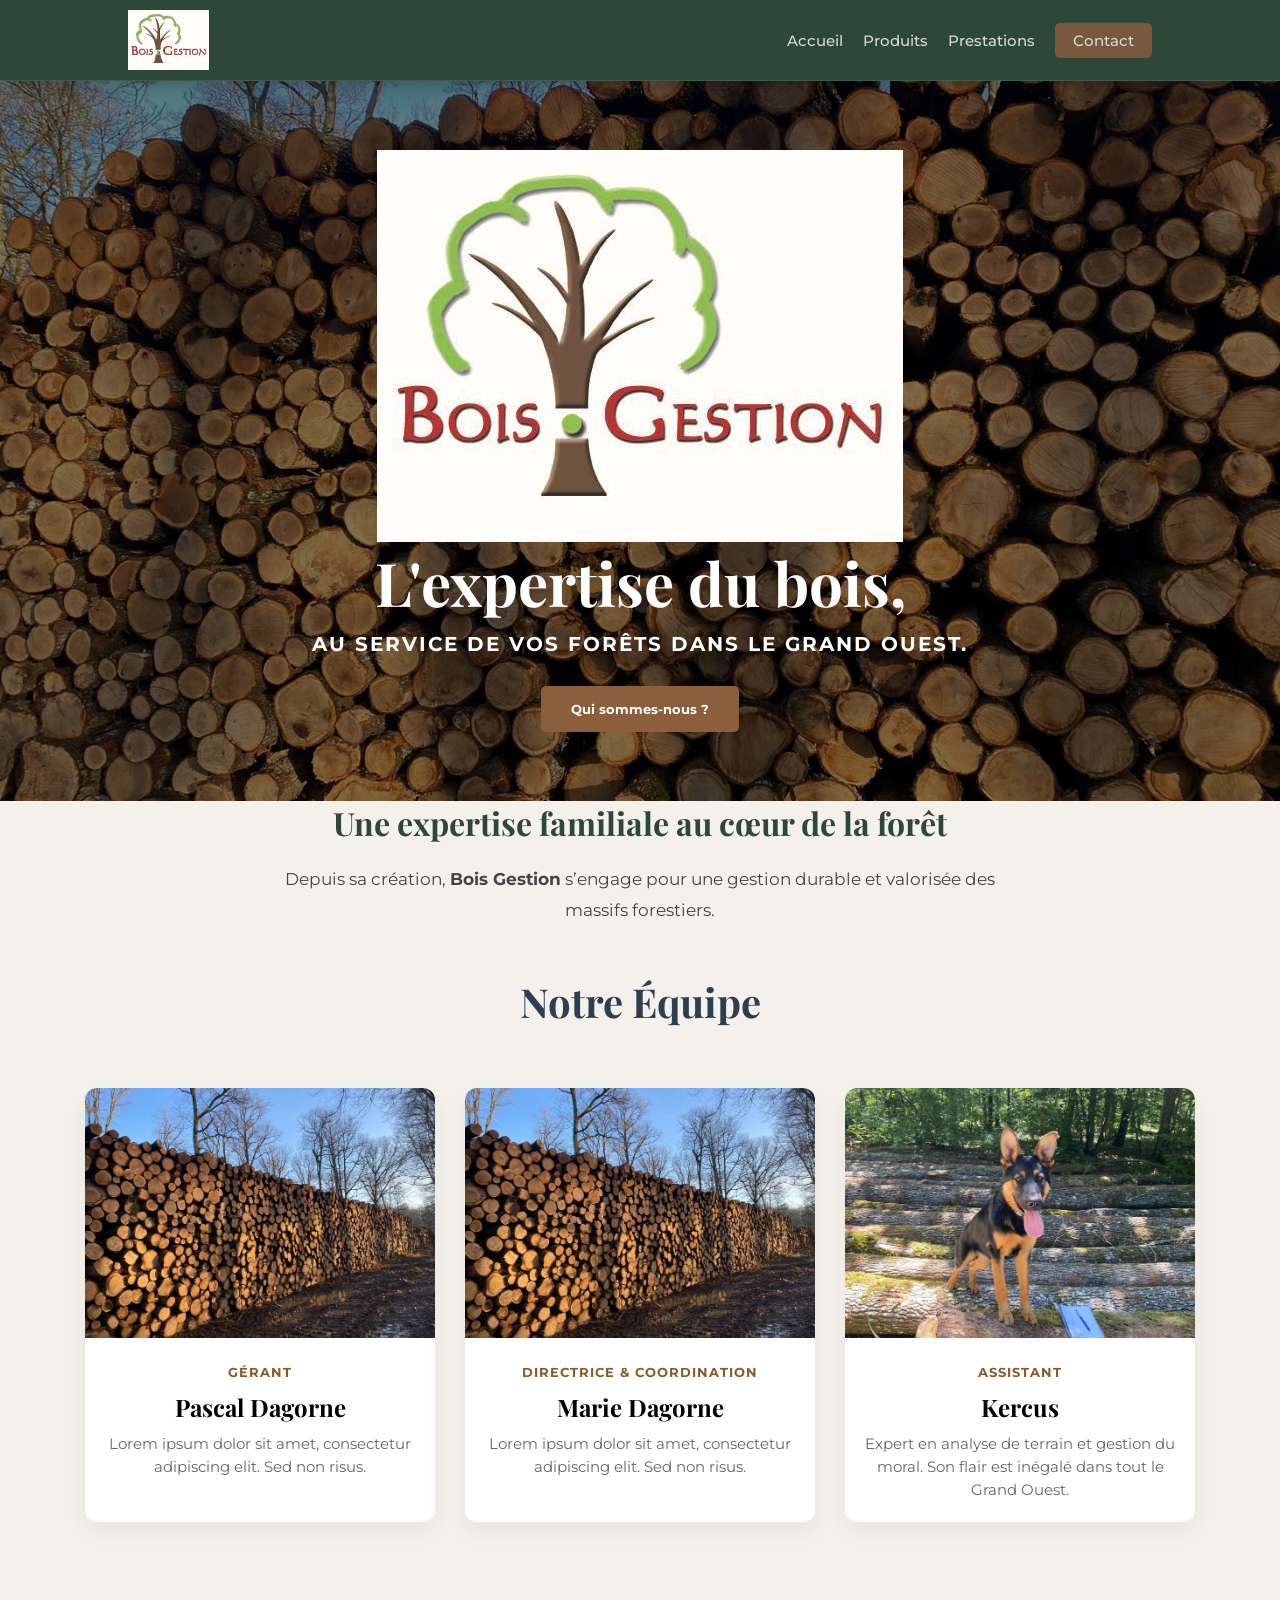
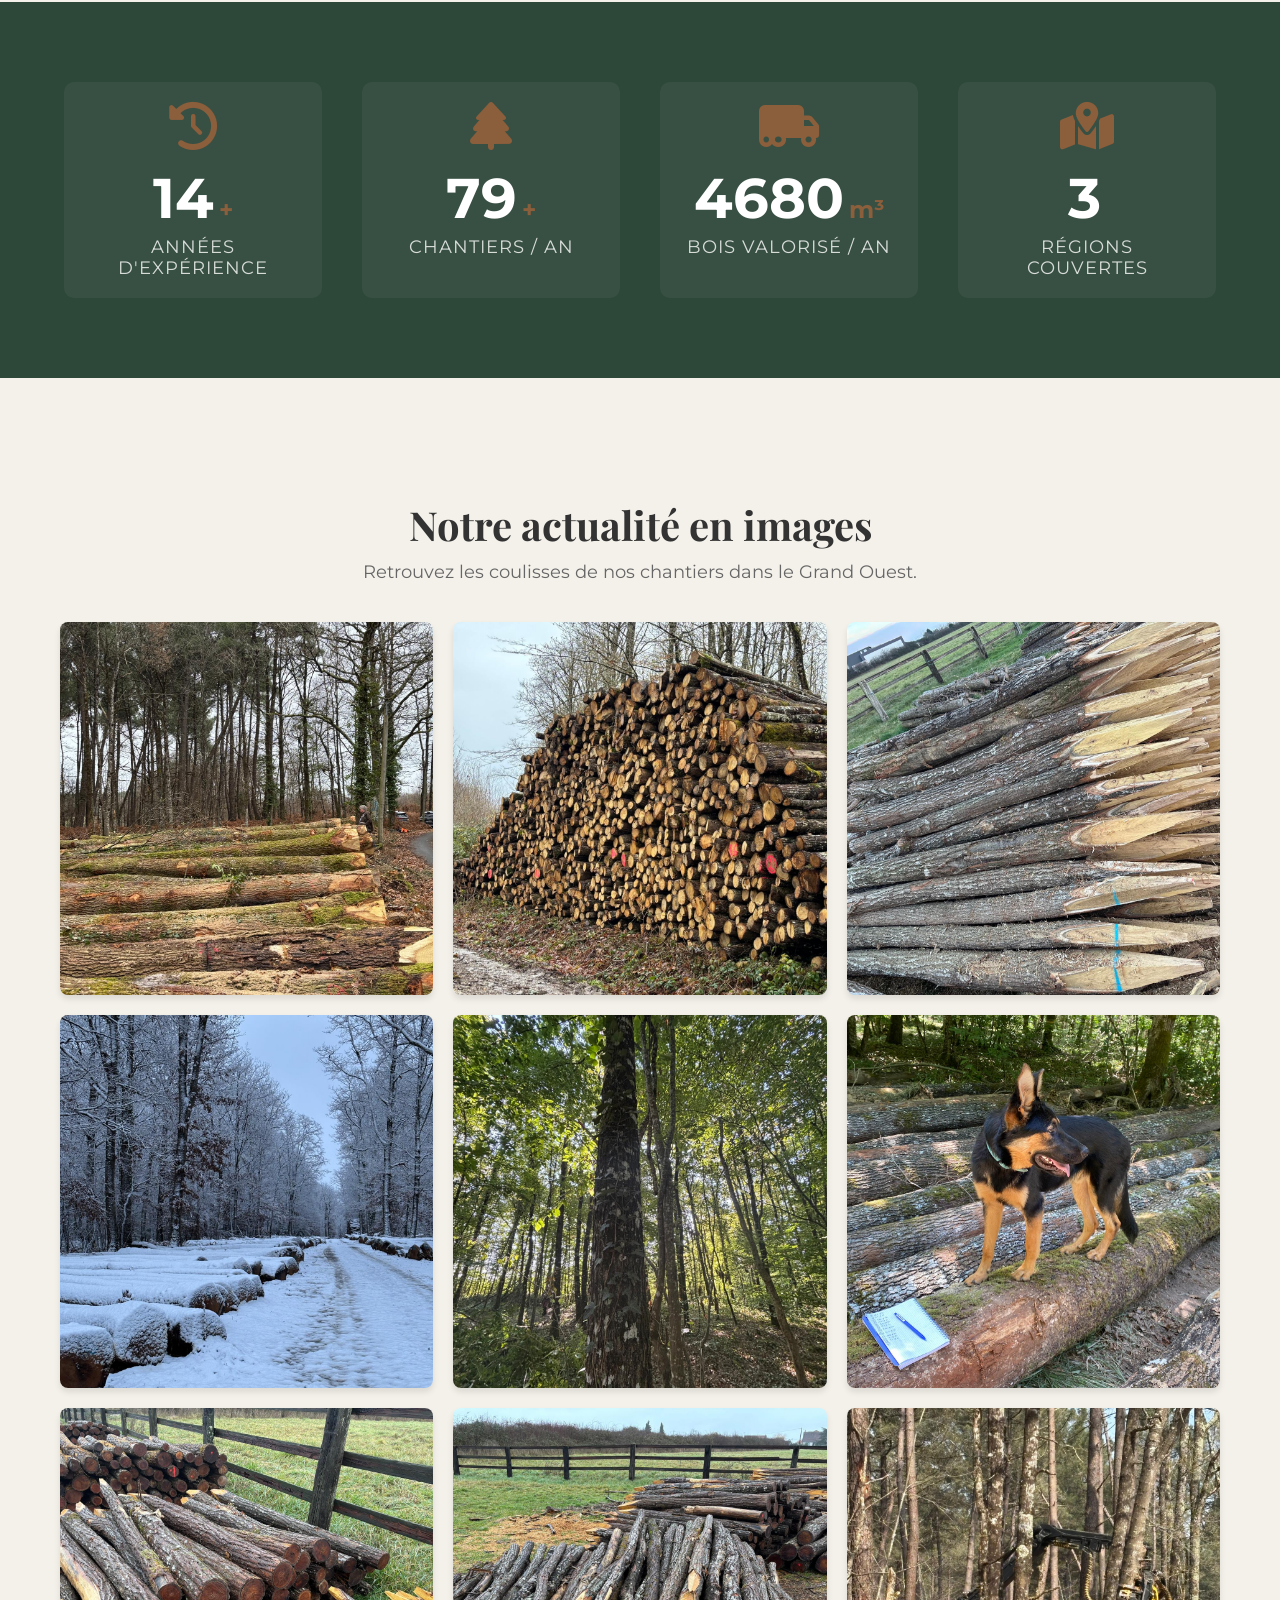
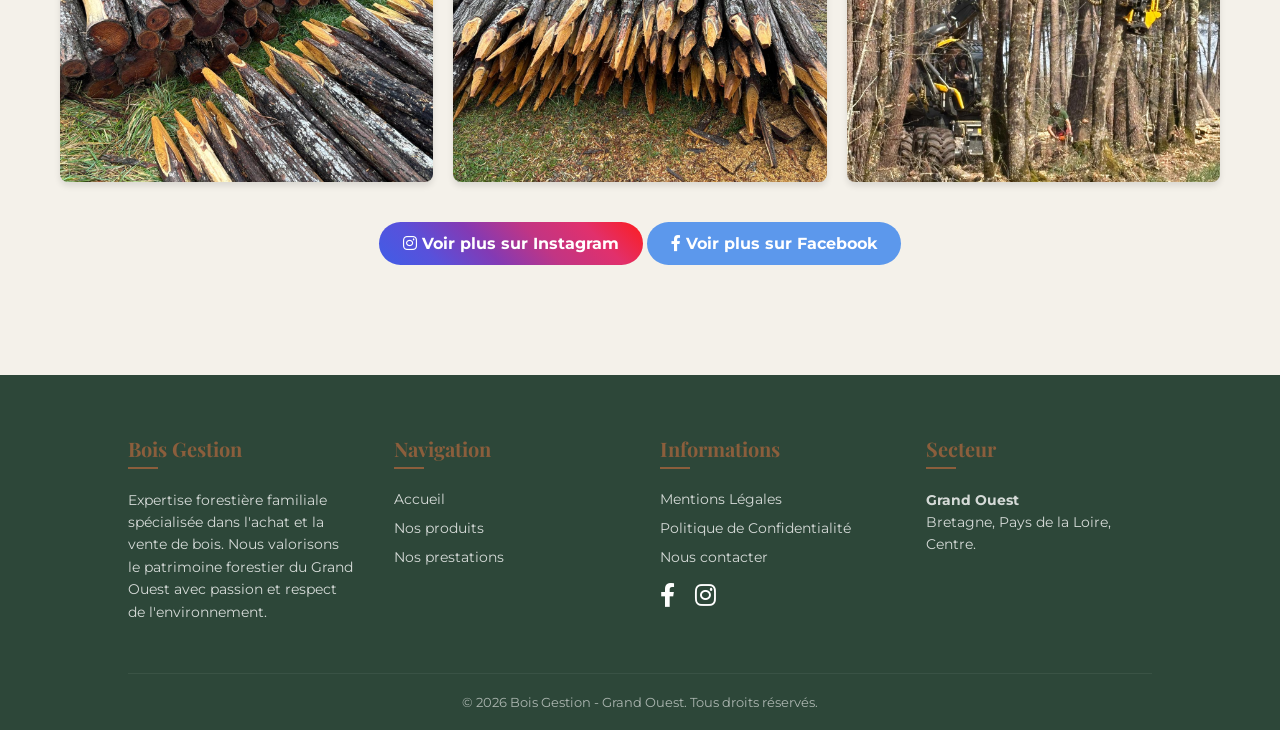
==== commit bc8b5097: "changement lien" ====
--- a/index.html
+++ b/index.html
@@ -161,7 +161,7 @@
                 </div>
 
                 <div class="gallery-item">
-                    <img src="assets/images/gallerie/petit_pile_piquet.jpeg" alt="Équipe Bois Gestion au travail"
+                    <img src="assets/images/gallerie/grume.jpeg" alt="Équipe Bois Gestion au travail"
                         class="gallery-image">
                     <div class="overlay"><i class="fas fa-search-plus"></i></div>
                 </div>
@@ -185,17 +185,16 @@
                 </div>
 
                 <div class="gallery-item">
-                    <img src="assets/images/gallerie/pile_bois_piquet2.jpeg" alt="Stock bois de chauffage"
-                        class="gallery-image">
+                    <img src="assets/images/gallerie/machine.jpeg" alt="Stock bois de chauffage" class="gallery-image">
                     <div class="overlay"><i class="fas fa-search-plus"></i></div>
                 </div>
             </div>
 
             <div class="gallery-footer">
-                <a href="https://www.instagram.com/ton_pseudo_ici/" target="_blank" class="btn-insta">
+                <a href="https://www.instagram.com/boisgestion.fr/" target="_blank" class="btn-insta">
                     <i class="fab fa-instagram"></i> Voir plus sur Instagram
                 </a>
-                <a href="https://www.facebook.com/ton_pseudo_ici/" target="_blank" class="btn-facebook">
+                <a href="https://www.facebook.com/profile.php?id=61576485927185" target="_blank" class="btn-facebook">
                     <i class="fab fa-facebook-f"></i> Voir plus sur Facebook
                 </a>
             </div>
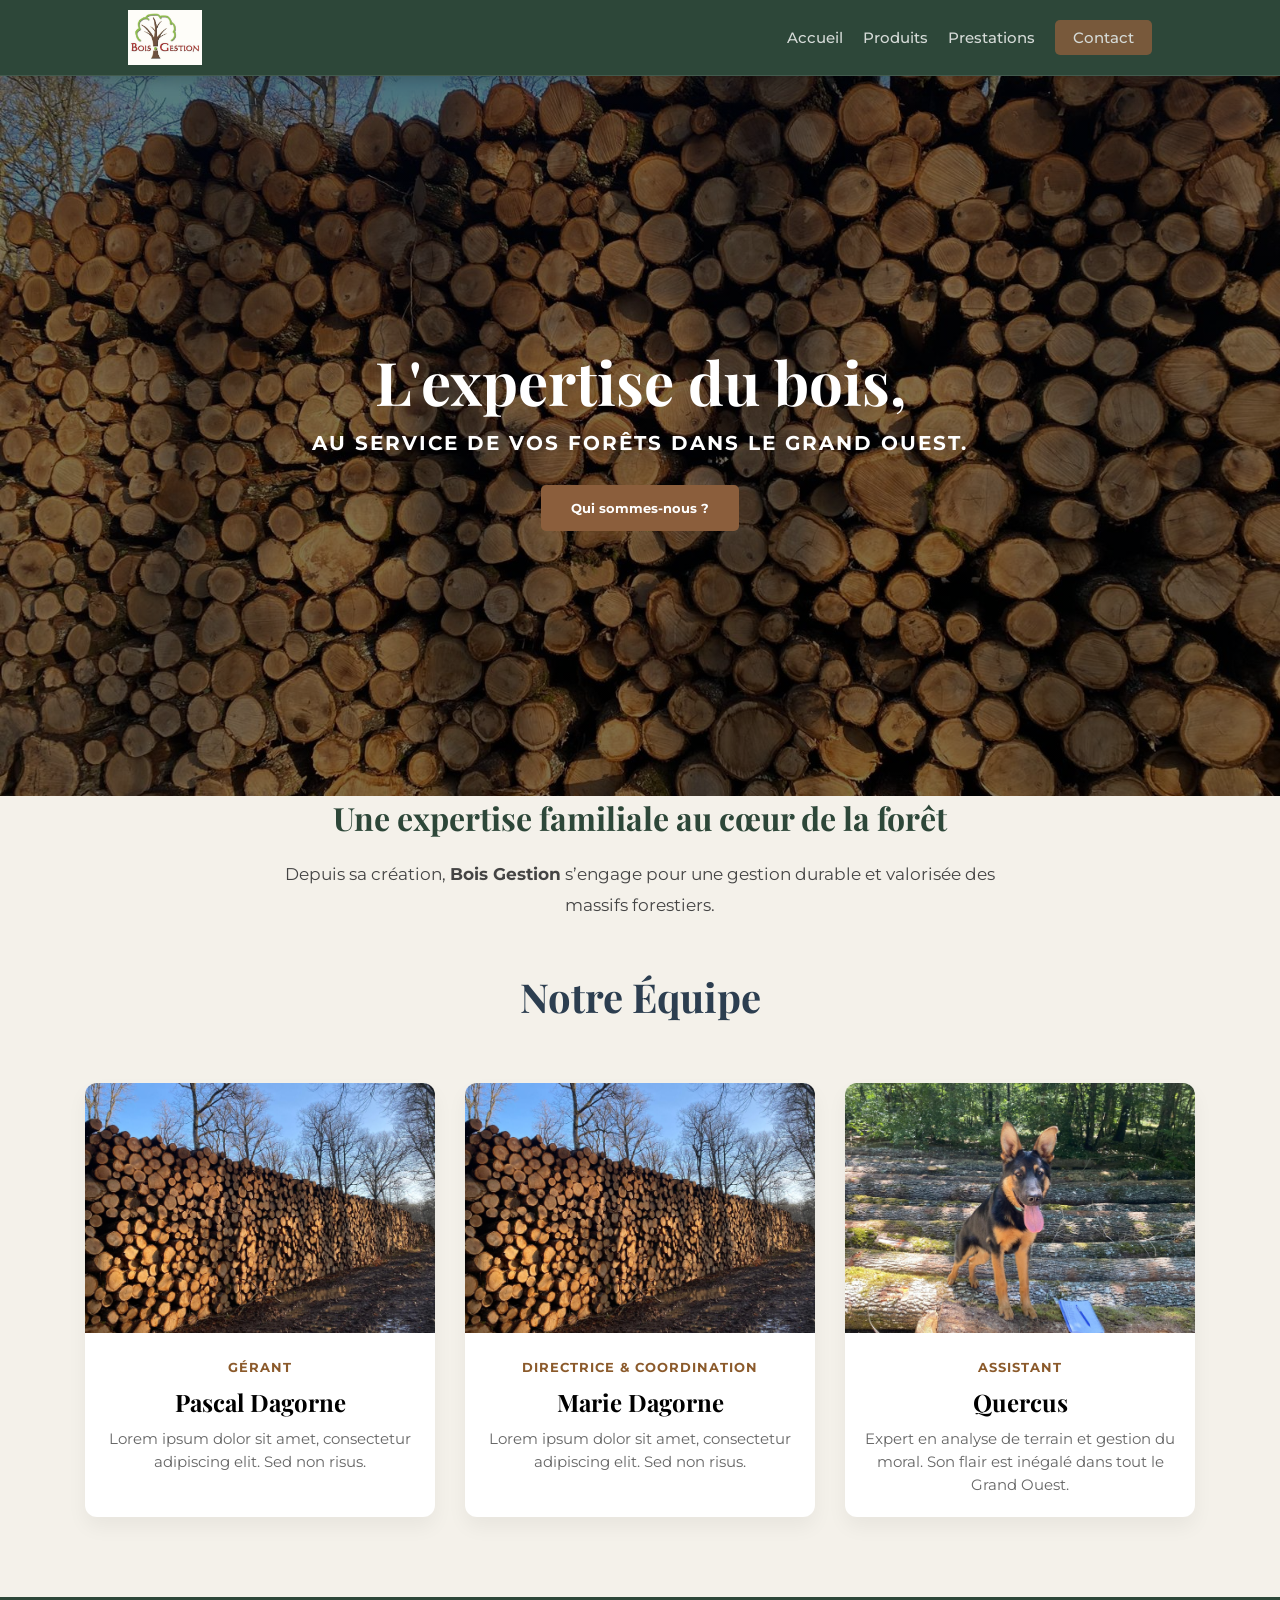
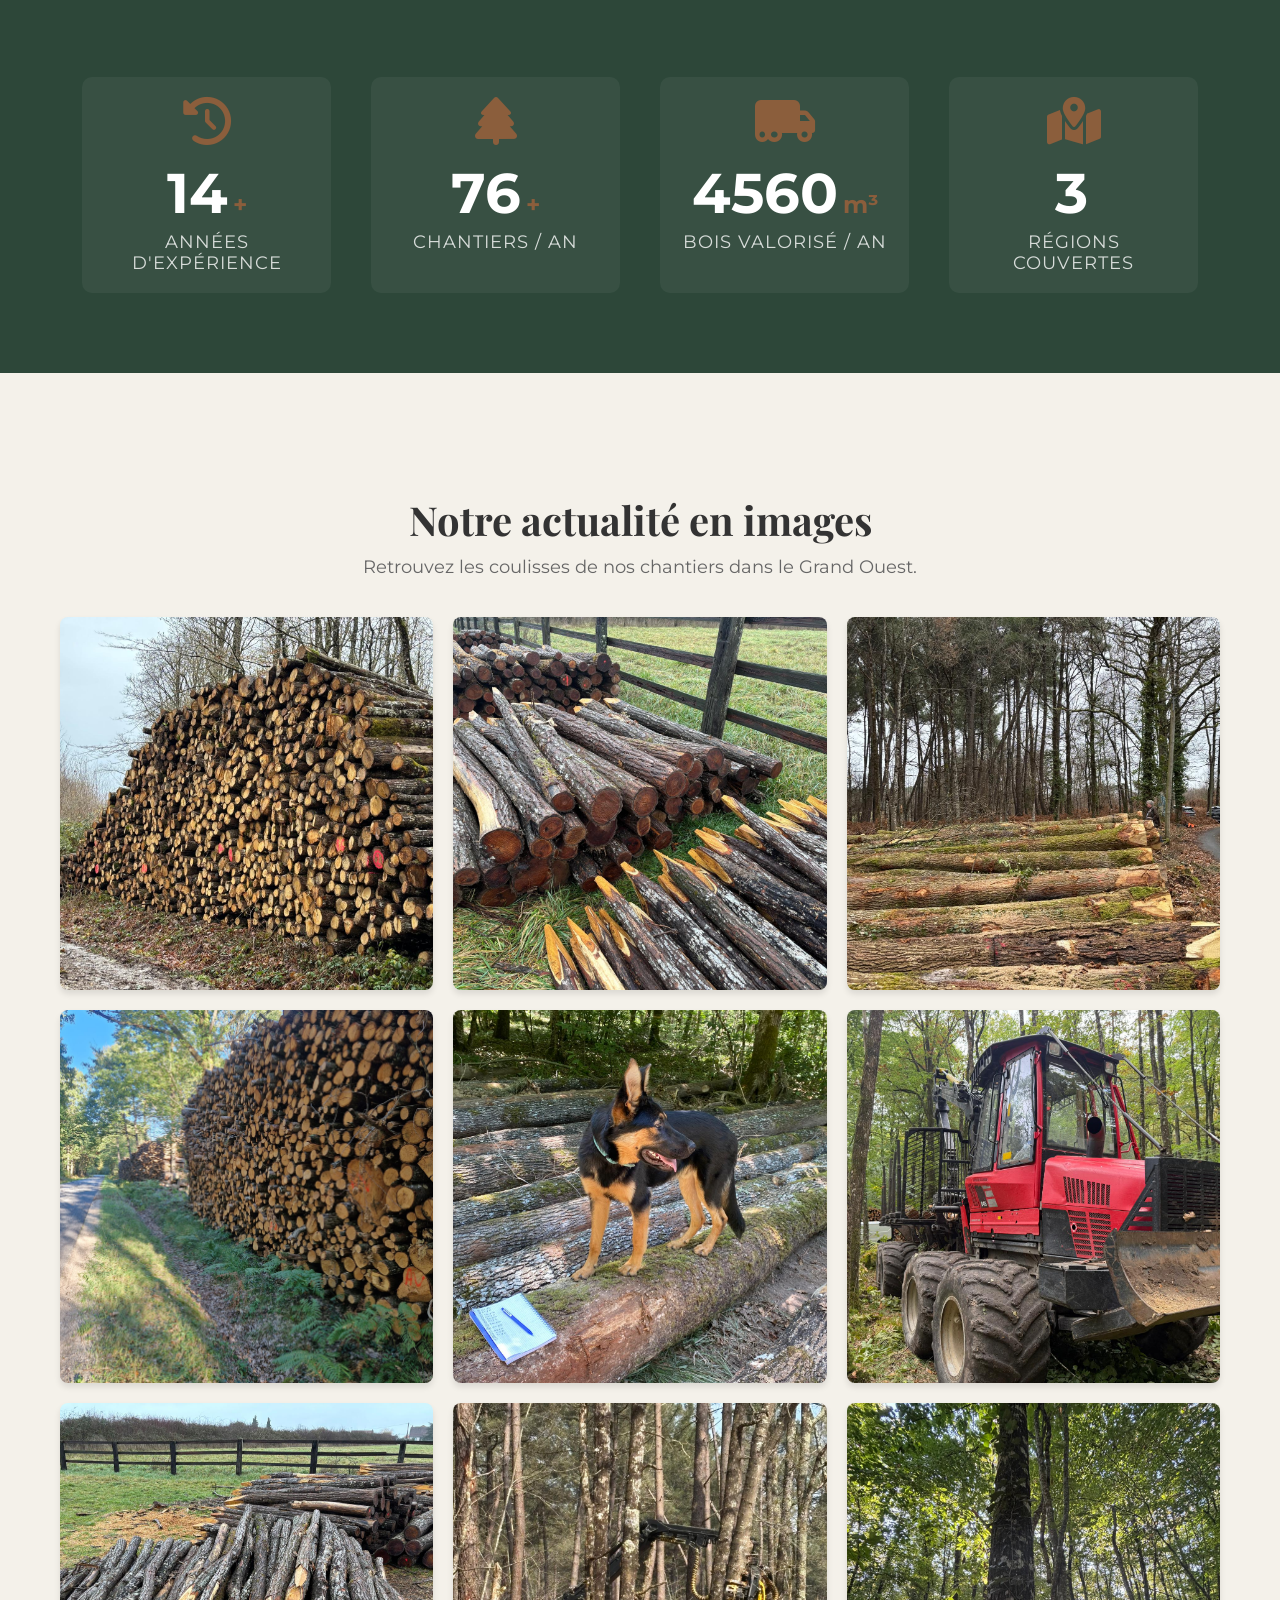
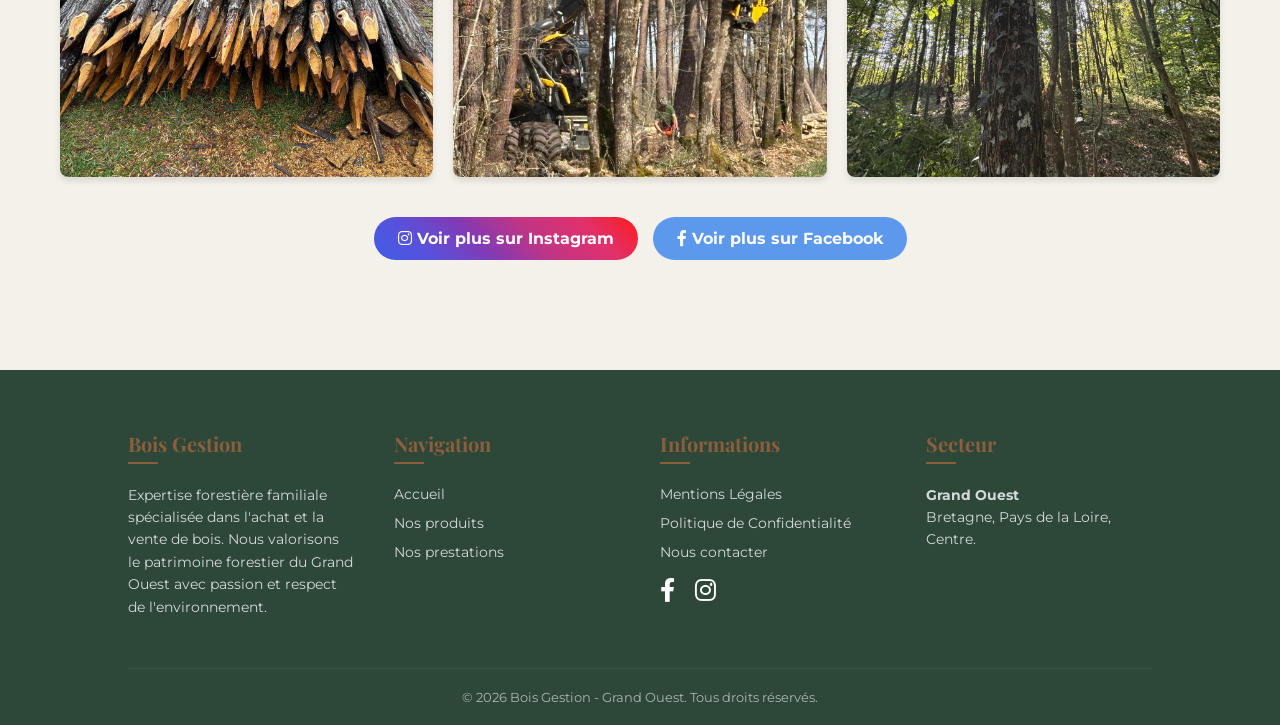
==== commit 642698bf: "final" ====
--- a/index.html
+++ b/index.html
@@ -30,7 +30,6 @@
     <div id="header-placeholder"></div>
 
     <header>
-        <img src="assets/images/logo/logo.jpeg" alt="Logo Bois Gestion" class="header-image">
         <h1>L'expertise du bois,</h1>
         <h4>AU SERVICE DE VOS FORÊTS DANS LE GRAND OUEST.</h4>
         <button onclick="window.location.href='#about'">Qui sommes-nous ?</button>
@@ -75,11 +74,11 @@
 
                 <div class="member-card">
                     <div class="member-image">
-                        <img src="assets/images/kercus.jpeg" alt="Kercus">
+                        <img src="assets/images/quercus.jpeg" alt="Kercus">
                     </div>
                     <div class="member-info">
                         <span class="role">Assistant</span>
-                        <h3>Kercus</h3>
+                        <h3>Quercus</h3>
                         <p>Expert en analyse de terrain et gestion du moral. Son flair est inégalé dans tout le Grand
                             Ouest.</p>
                     </div>
@@ -129,66 +128,13 @@
 
     <section class="gallery">
         <div class="container-gallery">
-
             <div class="gallery-header">
-                <h2></i> Notre actualité en images</h2>
+                <h2>Notre actualité en images</h2>
                 <p>Retrouvez les coulisses de nos chantiers dans le Grand Ouest.</p>
             </div>
 
-            <div class="gallery-grid">
-                <div class="gallery-item">
-                    <img src="assets/images/gallerie/gros_troncon.jpeg" alt="Exploitation forestière - Bois Gestion"
-                        class="gallery-image">
-                    <div class="overlay"><i class="fas fa-search-plus"></i></div>
-                </div>
+            <div class="gallery-grid"></div>
 
-                <div class="gallery-item">
-                    <img src="assets/images/gallerie/grosse_pile_bois.jpeg" alt="Transport de bois - Bois Gestion"
-                        class="gallery-image">
-                    <div class="overlay"><i class="fas fa-search-plus"></i></div>
-                </div>
-
-                <div class="gallery-item">
-                    <img src="assets/images/gallerie/grosse_pile_piquet.jpeg" alt="Valorisation chêne - Bois Gestion"
-                        class="gallery-image">
-                    <div class="overlay"><i class="fas fa-search-plus"></i></div>
-                </div>
-
-                <div class="gallery-item">
-                    <img src="assets/images/gallerie/chemin_neige.jpeg" alt="Chantier Bretagne - Bois Gestion"
-                        class="gallery-image">
-                    <div class="overlay"><i class="fas fa-search-plus"></i></div>
-                </div>
-
-                <div class="gallery-item">
-                    <img src="assets/images/gallerie/grume.jpeg" alt="Équipe Bois Gestion au travail"
-                        class="gallery-image">
-                    <div class="overlay"><i class="fas fa-search-plus"></i></div>
-                </div>
-
-                <div class="gallery-item">
-                    <img src="assets/images/gallerie/kercus_cote.jpeg" alt="Stock bois de chauffage"
-                        class="gallery-image">
-                    <div class="overlay"><i class="fas fa-search-plus"></i></div>
-                </div>
-
-                <div class="gallery-item">
-                    <img src="assets/images/gallerie/pile_bois_piquet.jpeg" alt="Stock bois de chauffage"
-                        class="gallery-image">
-                    <div class="overlay"><i class="fas fa-search-plus"></i></div>
-                </div>
-
-                <div class="gallery-item">
-                    <img src="assets/images/gallerie/pile_piquet.jpeg" alt="Stock bois de chauffage"
-                        class="gallery-image">
-                    <div class="overlay"><i class="fas fa-search-plus"></i></div>
-                </div>
-
-                <div class="gallery-item">
-                    <img src="assets/images/gallerie/machine.jpeg" alt="Stock bois de chauffage" class="gallery-image">
-                    <div class="overlay"><i class="fas fa-search-plus"></i></div>
-                </div>
-            </div>
 
             <div class="gallery-footer">
                 <a href="https://www.instagram.com/boisgestion.fr/" target="_blank" class="btn-insta">
@@ -211,7 +157,7 @@
 
     <script src="assets/js/counter.js"></script>
     <script src="assets/js/includes.js"></script>
-    <script src="assets/js/gallery.js"></script>
+    <script src="assets/js/gallerie.js"></script>
 </body>
 
 </html>
--- a/assets/css/global.css
+++ b/assets/css/global.css
@@ -1,11 +1,8 @@
 /* Variables de couleurs Nature */
 :root {
     --primary: #2d4739;
-    /* Vert forêt */
     --secondary: #8b5e3c;
-    /* Couleur bois */
     --light: #f4f1ea;
-    /* Blanc cassé */
     --dark: #1a1a1a;
 }
 
@@ -26,7 +23,8 @@
 
 /* Hero réduit pour les pages secondaires */
 .hero-small {
-    height: 40vh;
+    height: 30vh;
+    min-height: 180px;
     background: linear-gradient(rgba(0, 0, 0, 0.6), rgba(0, 0, 0, 0.6)), url('../images/tronçons.jpeg') center/cover;
     display: flex;
     flex-direction: column;
@@ -34,6 +32,7 @@
     align-items: center;
     color: white;
     text-align: center;
+    padding: 0 20px;
 }
 
 /* --- Navigation --- */
@@ -43,20 +42,16 @@
     align-items: center;
     padding: 10px 10%;
     background: var(--primary);
-    /* Fond Vert Forêt comme le footer */
     position: sticky;
     top: 0;
     z-index: 1000;
     box-shadow: 0 4px 15px rgba(0, 0, 0, 0.2);
-    /* Ombre un peu plus profonde */
     border-bottom: 1px solid rgba(255, 255, 255, 0.1);
-    /* Petit filet subtil */
 }
 
 /* Taille du Logo Image */
 nav .logo img {
-    height: 60px;
-    /* Ajuste cette valeur selon tes besoins */
+    height: 55px;
     width: auto;
     display: block;
     transition: 0.3s;
@@ -70,42 +65,34 @@
 .onglets a {
     text-decoration: none;
     color: white;
-    /* Texte blanc comme dans le footer */
     margin-left: 20px;
     font-weight: 500;
     font-size: 15px;
     transition: 0.3s;
     opacity: 0.8;
-    /* Légère transparence par défaut */
 }
 
 .onglets a:hover {
     color: var(--secondary);
-    /* Devient marron au survol */
     opacity: 1;
 }
 
-/* Style spécifique pour le bouton contact dans le menu */
-/* Style spécifique pour le bouton contact dans le menu */
 .btn-nav {
     background: var(--secondary) !important;
-    /* Marron bois pour trancher sur le vert */
     color: white !important;
     padding: 8px 18px;
     border-radius: 5px;
     font-weight: bold;
 }
 
-/* Menu Burger pour mobile (on change la couleur des barres en blanc) */
+/* Menu Burger */
 .menu-toggle .bar {
     width: 25px;
     height: 3px;
     background-color: white;
-    /* Barres blanches sur fond vert */
-    transition: 0.3s;
-}
-
-/* --- Menu Burger (Caché par défaut) --- */
+    transition: 0.3s;
+}
+
 .menu-toggle {
     display: none;
     flex-direction: column;
@@ -113,38 +100,6 @@
     gap: 5px;
 }
 
-/* --- Mobile Responsive --- */
-@media (max-width: 768px) {
-    nav {
-        padding: 10px 5%;
-    }
-
-    .menu-toggle {
-        display: flex;
-        /* On l'affiche sur mobile */
-    }
-
-    .onglets {
-        background-color: var(--primary);
-        /* Menu mobile vert également */
-        border-top: 1px solid rgba(255, 255, 255, 0.1);
-    }
-
-    /* Classe qui sera ajoutée en JS pour ouvrir le menu */
-    .onglets.active {
-        display: flex;
-    }
-
-    .onglets a {
-        margin: 15px 0;
-        font-size: 18px;
-    }
-
-    header h1 {
-        font-size: 35px;
-    }
-}
-
 /* Header / Hero */
 header {
     height: 80vh;
@@ -156,6 +111,7 @@
     align-items: center;
     color: white;
     text-align: center;
+    padding: 0 20px;
 }
 
 header h1 {
@@ -186,10 +142,9 @@
     transform: scale(1.05);
 }
 
-/* --- FOOTER PROFESSIONNEL --- */
+/* --- FOOTER --- */
 footer {
     background: var(--primary);
-    /* Ton vert forêt */
     color: white;
     padding: 60px 10% 20px;
     margin-top: 50px;
@@ -209,11 +164,9 @@
     font-size: 20px;
     margin-bottom: 20px;
     color: var(--secondary);
-    /* Ton marron bois */
     position: relative;
 }
 
-/* Petit trait décoratif sous les titres */
 .footer-section h3::after {
     content: '';
     display: block;
@@ -261,53 +214,62 @@
     opacity: 0.6;
 }
 
-/* Ajustement mobile */
-@media (max-width: 768px) {
-    .footer-container {
-        grid-template-columns: 1fr;
-        /* Une seule colonne sur mobile */
-        text-align: center;
-    }
-
-    .footer-section h3::after {
-        margin: 5px auto 0;
-    }
-}
-
-/* Mobile Responsive */
-@media (max-width: 768px) {
-
-    .card,
-    .card:nth-child(even) {
-        flex-direction: column;
+.footer-socials {
+    margin-top: 15px;
+    display: flex;
+    gap: 20px;
+}
+
+.footer-socials a {
+    color: white;
+    font-size: 1.5rem;
+    transition: transform 0.3s ease, opacity 0.3s ease;
+    text-decoration: none;
+}
+
+.footer-socials a:hover {
+    transform: translateY(-3px);
+    opacity: 0.8;
+}
+
+/* ===================== */
+/* RESPONSIVE TABLETTES  */
+/* ===================== */
+@media (max-width: 900px) {
+    nav {
+        padding: 10px 5%;
     }
 
     header h1 {
-        font-size: 40px;
-    }
-
-    nav .onglets {
-        display: none;
-    }
-}
-
+        font-size: 48px;
+    }
+
+    header h4 {
+        font-size: 17px;
+    }
+}
+
+/* ===================== */
+/* RESPONSIVE MOBILE     */
+/* ===================== */
 @media (max-width: 768px) {
     nav {
         padding: 10px 5%;
     }
 
+    nav .logo img {
+        height: 45px;
+    }
+
     .menu-toggle {
         display: flex;
-        /* Affiche le burger */
     }
 
     .onglets {
         display: none;
-        /* Cache les liens par défaut sur mobile */
         flex-direction: column;
         position: absolute;
         top: 100%;
-        /* S'affiche juste sous la nav */
         left: 0;
         width: 100%;
         background-color: var(--primary);
@@ -317,39 +279,66 @@
         box-shadow: 0 10px 15px rgba(0, 0, 0, 0.2);
     }
 
-    /* Cette classe est activée par le JS */
     .onglets.active {
         display: flex;
     }
 
     .onglets a {
-        margin: 15px 0;
-        font-size: 18px;
+        margin: 12px 0;
+        font-size: 17px;
         display: block;
-        /* Prend toute la largeur pour cliquer facilement */
-    }
-}
-
-.footer-socials {
-    margin-top: 15px;
-    /* Espace en dessous de "Nous contacter" */
-    display: flex;
-    gap: 20px;
-    /* Espace entre les deux icônes */
-}
-
-.footer-socials a {
-    color: white;
-    /* Icônes en blanc */
-    font-size: 1.5rem;
-    /* Taille des icônes */
-    transition: transform 0.3s ease, opacity 0.3s ease;
-    text-decoration: none;
-}
-
-.footer-socials a:hover {
-    transform: translateY(-3px);
-    /* Petit saut au survol */
-    opacity: 0.8;
-    /* Légère transparence au survol */
+    }
+
+    header {
+        height: auto;
+        min-height: 60vh;
+        padding: 60px 20px;
+    }
+
+    header h1 {
+        font-size: 34px;
+    }
+
+    header h4 {
+        font-size: 15px;
+        letter-spacing: 1px;
+    }
+
+    header button {
+        padding: 12px 24px;
+        font-size: 15px;
+    }
+
+    .hero-small {
+        height: auto;
+        min-height: 160px;
+        padding: 40px 20px;
+    }
+
+    .hero-small h1 {
+        font-size: 28px;
+    }
+
+    .footer-container {
+        grid-template-columns: 1fr;
+        text-align: center;
+    }
+
+    .footer-section h3::after {
+        margin: 5px auto 0;
+    }
+
+    .footer-socials {
+        justify-content: center;
+    }
+
+    footer {
+        padding: 40px 5% 20px;
+        margin-top: 30px;
+    }
+
+    .card,
+    .card:nth-child(even) {
+        flex-direction: column;
+    }
 }
--- a/assets/css/index.css
+++ b/assets/css/index.css
@@ -24,7 +24,7 @@
     text-align: center;
     font-family: 'Playfair Display', serif;
     font-size: 2.5rem;
-    margin: 40px 0;
+    margin: 40px 20px;
     color: #2c3e50;
 }
 
@@ -32,22 +32,17 @@
 .team-grid {
     display: flex;
     flex-wrap: wrap;
-    /* Permet de passer à la ligne sur mobile */
     justify-content: center;
     gap: 30px;
-    /* Espace entre les cartes */
-    padding: 20px 0;
+    padding: 20px;
 }
 
 /* Carte individuelle */
 .member-card {
     background: #fff;
     flex: 1;
-    /* Les cartes prennent la même largeur */
     min-width: 280px;
-    /* Largeur minimum pour ne pas être trop écrasées */
     max-width: 350px;
-    /* Largeur maximum pour rester élégant */
     border-radius: 12px;
     overflow: hidden;
     box-shadow: 0 10px 20px rgba(0, 0, 0, 0.05);
@@ -58,18 +53,14 @@
 
 .member-card:hover {
     transform: translateY(-10px);
-    /* Petit effet de survol */
-}
-
-/* Image du membre */
+}
+
 .member-image img {
     width: 100%;
     height: 250px;
     object-fit: cover;
-    /* Coupe l'image proprement pour qu'elles aient toutes la même taille */
-}
-
-/* Texte sous l'image */
+}
+
 .member-info {
     padding: 20px;
     text-align: center;
@@ -79,7 +70,6 @@
     text-transform: uppercase;
     font-size: 0.8rem;
     color: #8b5a2b;
-    /* Couleur bois */
     font-weight: bold;
     letter-spacing: 1px;
 }
@@ -96,17 +86,10 @@
     line-height: 1.5;
 }
 
-/* Responsive : sur mobile, on s'assure qu'ils prennent plus de place */
-@media (max-width: 768px) {
-    .member-card {
-        max-width: 100%;
-    }
-}
-
 /* Style pour les pages légales */
 .legal-content {
     max-width: 800px;
-    margin: 60px auto;
+    margin: 40px auto;
     padding: 20px;
     background: white;
     border-radius: 8px;
@@ -118,6 +101,7 @@
     color: var(--primary);
     margin-bottom: 30px;
     font-family: 'Playfair Display', serif;
+    font-size: 28px;
 }
 
 .legal-content h3 {
@@ -134,15 +118,14 @@
 /* --- SECTION STATISTIQUES --- */
 .stats-section {
     background-color: var(--primary);
-    /* Ton vert forêt */
     color: white;
-    padding: 80px 0;
+    padding: 80px 20px;
     margin: 60px 0;
 }
 
 .container-stats {
     display: grid;
-    grid-template-columns: repeat(auto-fit, minmax(200px, 1fr));
+    grid-template-columns: repeat(auto-fit, minmax(180px, 1fr));
     gap: 40px;
     text-align: center;
     width: 90%;
@@ -154,13 +137,11 @@
     padding: 20px;
     background: rgba(255, 255, 255, 0.05);
     border-radius: 10px;
-    /* État initial pour l'animation d'apparition */
     opacity: 0;
     transform: translateY(20px);
     transition: all 0.6s ease-out;
 }
 
-/* Classe ajoutée par le JS quand l'élément est visible */
 .stat-item.visible {
     opacity: 1;
     transform: translateY(0);
@@ -169,7 +150,6 @@
 .stat-item i {
     font-size: 3rem;
     color: var(--secondary);
-    /* Ton marron/orange */
     margin-bottom: 20px;
 }
 
@@ -200,25 +180,13 @@
     color: rgba(255, 255, 255, 0.8);
 }
 
-/* --- RESPONSIVE --- */
-@media (max-width: 768px) {
-    .stats-section {
-        padding: 50px 0;
-    }
-
-    .stat-number {
-        font-size: 2.5rem;
-    }
-}
-
 /* ============================================= */
-/* CSS DE LA GALERIE PHOTO STYLE INSTAGRAM       */
+/* CSS DE LA GALERIE PHOTO                       */
 /* ============================================= */
 
 .gallery {
     padding: 60px 0;
     background-color: var(--light);
-    /* Fond légèrement gris pour détacher la section */
 }
 
 .container-gallery {
@@ -236,13 +204,11 @@
     font-family: 'Playfair Display', serif;
     font-size: 2.5rem;
     color: #333;
-    /* Ajuste selon ton charte (ex: couleur bois) */
     margin-bottom: 10px;
 }
 
 .gallery-header h2 i {
     color: #833AB4;
-    /* Couleur dégradé Insta optionnelle */
 }
 
 .gallery-header p {
@@ -251,24 +217,18 @@
     font-size: 1.1rem;
 }
 
-/* La Grille Instagram */
 .gallery-grid {
     display: grid;
     grid-template-columns: repeat(3, 1fr);
-    /* 3 colonnes par défaut */
     gap: 20px;
-    /* Espace entre les photos */
-}
-
-/* Force les éléments à être carrés */
+}
+
 .gallery-item {
     position: relative;
     overflow: hidden;
     padding-bottom: 100%;
-    /* Ratio 1:1 (Carré) */
     cursor: pointer;
     border-radius: 8px;
-    /* Optionnel : coins légèrement arrondis */
     box-shadow: 0 4px 6px rgba(0, 0, 0, 0.1);
 }
 
@@ -279,11 +239,9 @@
     width: 100%;
     height: 100%;
     object-fit: cover;
-    /* Important : coupe l'image pour qu'elle remplisse le carré */
     transition: transform 0.3s ease;
 }
 
-/* Effet au survol (Overlay noir et icône) */
 .overlay {
     position: absolute;
     top: 0;
@@ -291,12 +249,10 @@
     width: 100%;
     height: 100%;
     background-color: rgba(0, 0, 0, 0.5);
-    /* Fond noir semi-transparent */
     display: flex;
     justify-content: center;
     align-items: center;
     opacity: 0;
-    /* Invisible par défaut */
     transition: opacity 0.3s ease;
 }
 
@@ -307,18 +263,19 @@
 
 .gallery-item:hover .gallery-image {
     transform: scale(1.1);
-    /* Zoom léger de l'image */
 }
 
 .gallery-item:hover .overlay {
     opacity: 1;
-    /* Rendre l'overlay visible au survol */
-}
-
-/* Bouton Voir plus */
+}
+
 .gallery-footer {
     text-align: center;
     margin-top: 40px;
+    display: flex;
+    flex-wrap: wrap;
+    justify-content: center;
+    gap: 15px;
 }
 
 .btn-insta {
@@ -356,38 +313,33 @@
 }
 
 /* ============================================= */
-/* CSS POUR LA LIGHTBOX (GRAND ÉCRAN)          */
+/* LIGHTBOX                                      */
 /* ============================================= */
 
 .lightbox {
     display: none;
-    /* Caché par défaut */
     position: fixed;
     z-index: 9999;
-    /* Au-dessus de tout */
-    padding-top: 100px;
+    padding-top: 80px;
     left: 0;
     top: 0;
     width: 100%;
     height: 100%;
     overflow: auto;
     background-color: rgba(0, 0, 0, 0.9);
-    /* Fond noir très opaque */
 }
 
 .lightbox-content {
     margin: auto;
     display: block;
-    width: 80%;
+    width: 90%;
     max-width: 800px;
     max-height: 80vh;
     object-fit: contain;
-    /* L'image entière doit être visible */
     border: 4px solid white;
     border-radius: 4px;
 }
 
-/* Animation d'ouverture */
 .lightbox-content,
 #lightbox-caption {
     animation-name: zoom;
@@ -406,10 +358,10 @@
 
 .lightbox-close {
     position: absolute;
-    top: 50px;
-    right: 50px;
+    top: 30px;
+    right: 30px;
     color: #f1f1f1;
-    font-size: 60px;
+    font-size: 50px;
     font-weight: bold;
     transition: 0.3s;
     cursor: pointer;
@@ -424,7 +376,7 @@
 #lightbox-caption {
     margin: auto;
     display: block;
-    width: 80%;
+    width: 90%;
     max-width: 700px;
     text-align: center;
     color: #ccc;
@@ -433,15 +385,65 @@
     height: 150px;
 }
 
-/* ============================================= */
-/* RESPONSIVE (MOBILES ET TABLETTES)             */
-/* ============================================= */
-
-/* Tablettes */
+/* ===================== */
+/* RESPONSIVE TABLETTES  */
+/* ===================== */
+@media (max-width: 900px) {
+    .section-title {
+        font-size: 2rem;
+    }
+
+    .stat-number {
+        font-size: 2.8rem;
+    }
+}
+
+/* ===================== */
+/* RESPONSIVE MOBILE     */
+/* ===================== */
 @media (max-width: 768px) {
+    .intro-entreprise h2 {
+        font-size: 26px;
+    }
+
+    .intro-entreprise p {
+        font-size: 15px;
+    }
+
+    .section-title {
+        font-size: 1.8rem;
+        margin: 30px 15px;
+    }
+
+    .member-card {
+        min-width: 100%;
+        max-width: 100%;
+    }
+
+    .member-image img {
+        height: 220px;
+    }
+
+    .stats-section {
+        padding: 50px 15px;
+    }
+
+    .container-stats {
+        width: 100%;
+        grid-template-columns: repeat(2, 1fr);
+        gap: 20px;
+    }
+
+    .stat-number {
+        font-size: 2.5rem;
+    }
+
+    .stat-label {
+        font-size: 0.9rem;
+    }
+
     .gallery-grid {
         grid-template-columns: repeat(2, 1fr);
-        /* 2 colonnes sur tablette */
         gap: 10px;
     }
 
@@ -450,23 +452,49 @@
     }
 
     .lightbox-close {
-        top: 20px;
-        right: 20px;
+        top: 15px;
+        right: 15px;
         font-size: 40px;
     }
-}
-
-/* Mobiles */
+
+    .gallery {
+        padding: 40px 0;
+    }
+}
+
+/* ===================== */
+/* RESPONSIVE PETITS     */
+/* ===================== */
 @media (max-width: 480px) {
-
-    /* Tu peux choisir 1 ou 2 colonnes selon tes goûts */
+    .intro-entreprise h2 {
+        font-size: 22px;
+    }
+
+    .container-stats {
+        grid-template-columns: 1fr 1fr;
+        gap: 15px;
+    }
+
+    .stat-number {
+        font-size: 2rem;
+    }
+
+    .stat-item i {
+        font-size: 2rem;
+        margin-bottom: 10px;
+    }
+
     .gallery-grid {
         grid-template-columns: repeat(2, 1fr);
         gap: 5px;
     }
 
     .lightbox-content {
-        width: 95%;
-        /* Prend plus de place sur petit écran */
+        width: 98%;
+        border-width: 2px;
+    }
+
+    .legal-content h1 {
+        font-size: 22px;
     }
 }
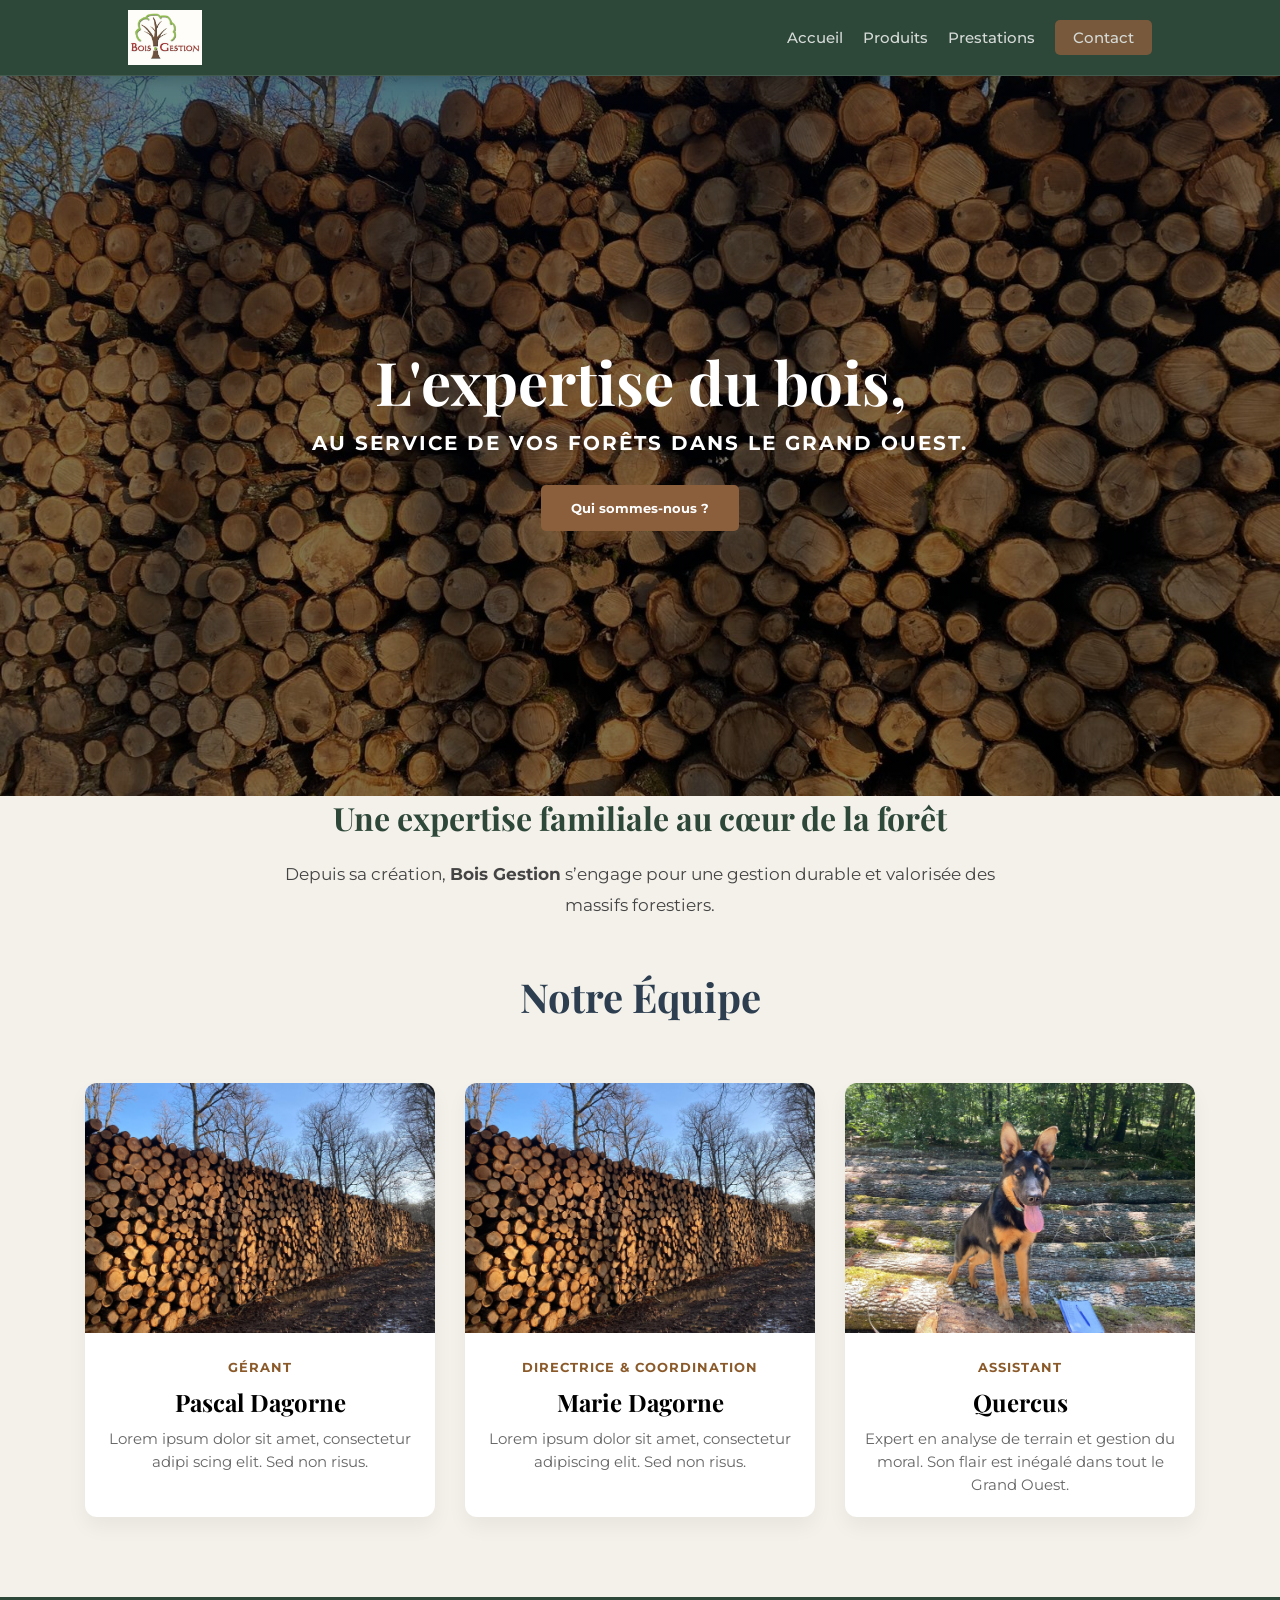
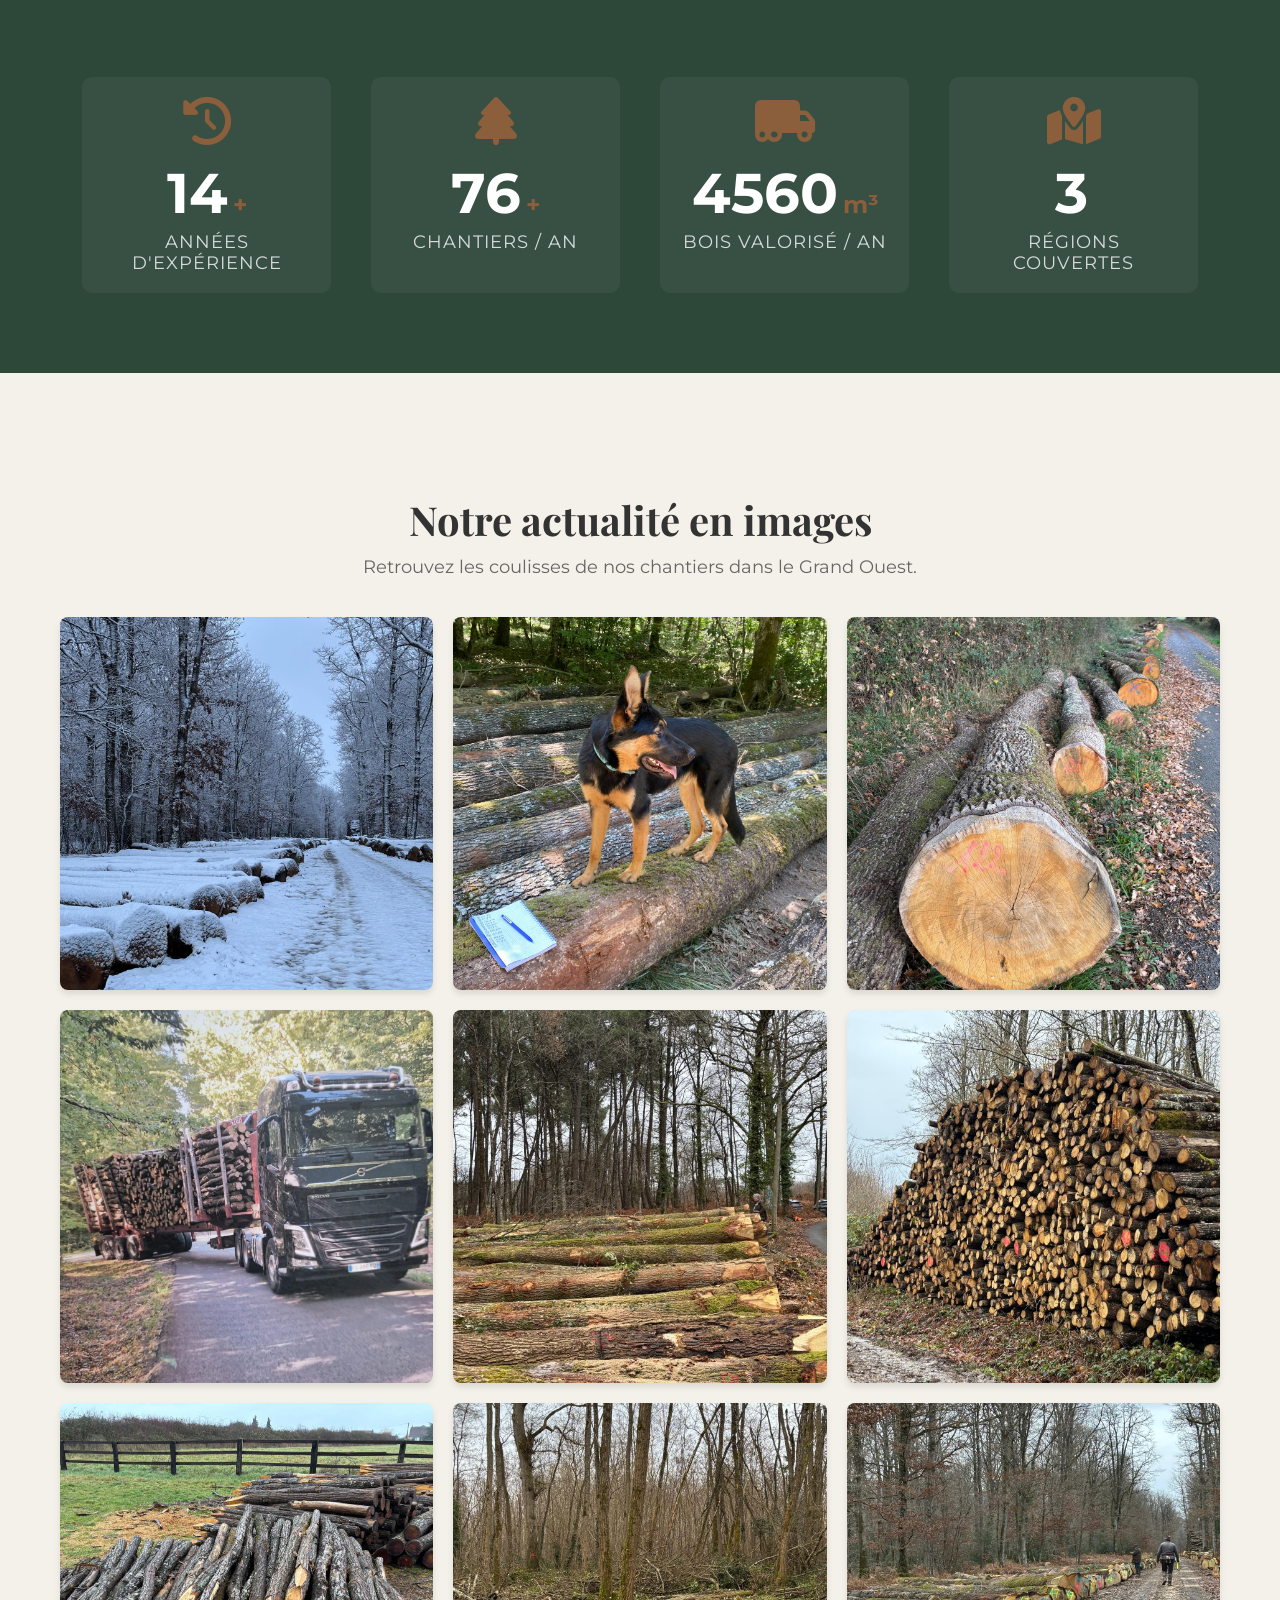
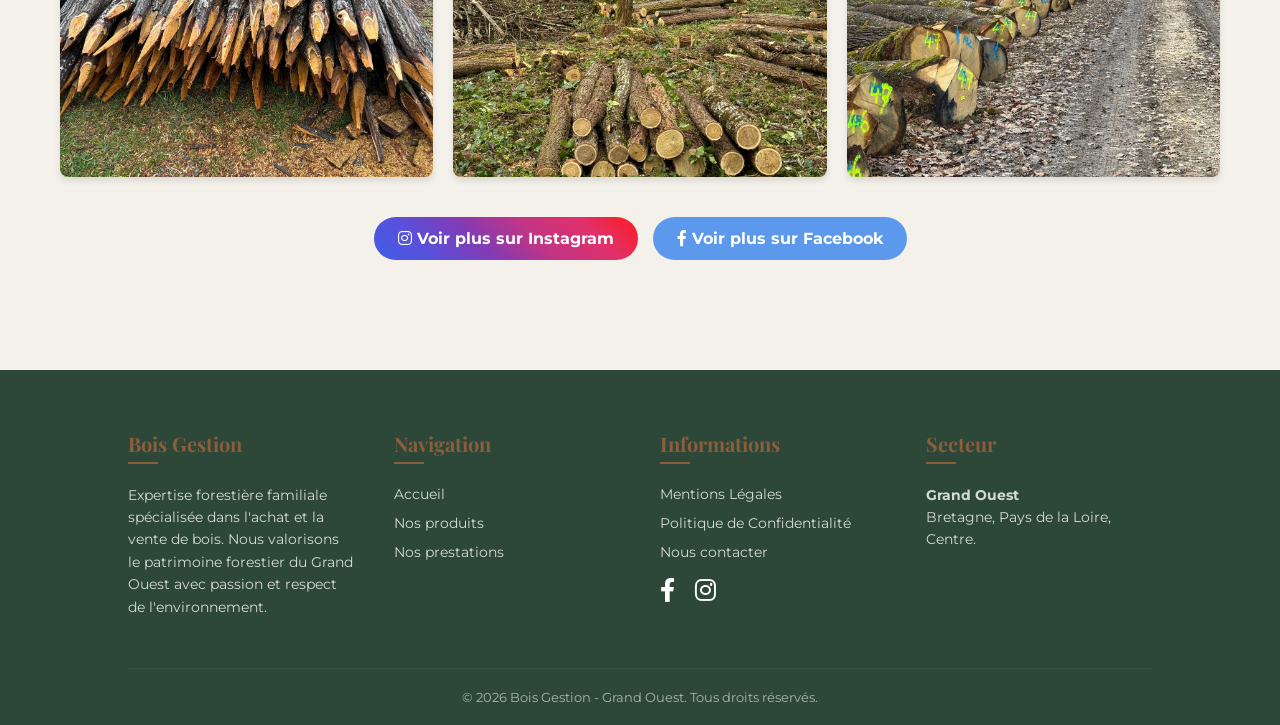
==== commit c11ead90: "correctif texte des mentions légales" ====
--- a/index.html
+++ b/index.html
@@ -57,7 +57,8 @@
                     <div class="member-info">
                         <span class="role">Gérant</span>
                         <h3>Pascal Dagorne</h3>
-                        <p>Lorem ipsum dolor sit amet, consectetur adipiscing elit. Sed non risus.</p>
+                        <p>Lorem ipsum dolor sit amet, consectetur adipi
+                            scing elit. Sed non risus.</p>
                     </div>
                 </div>
 
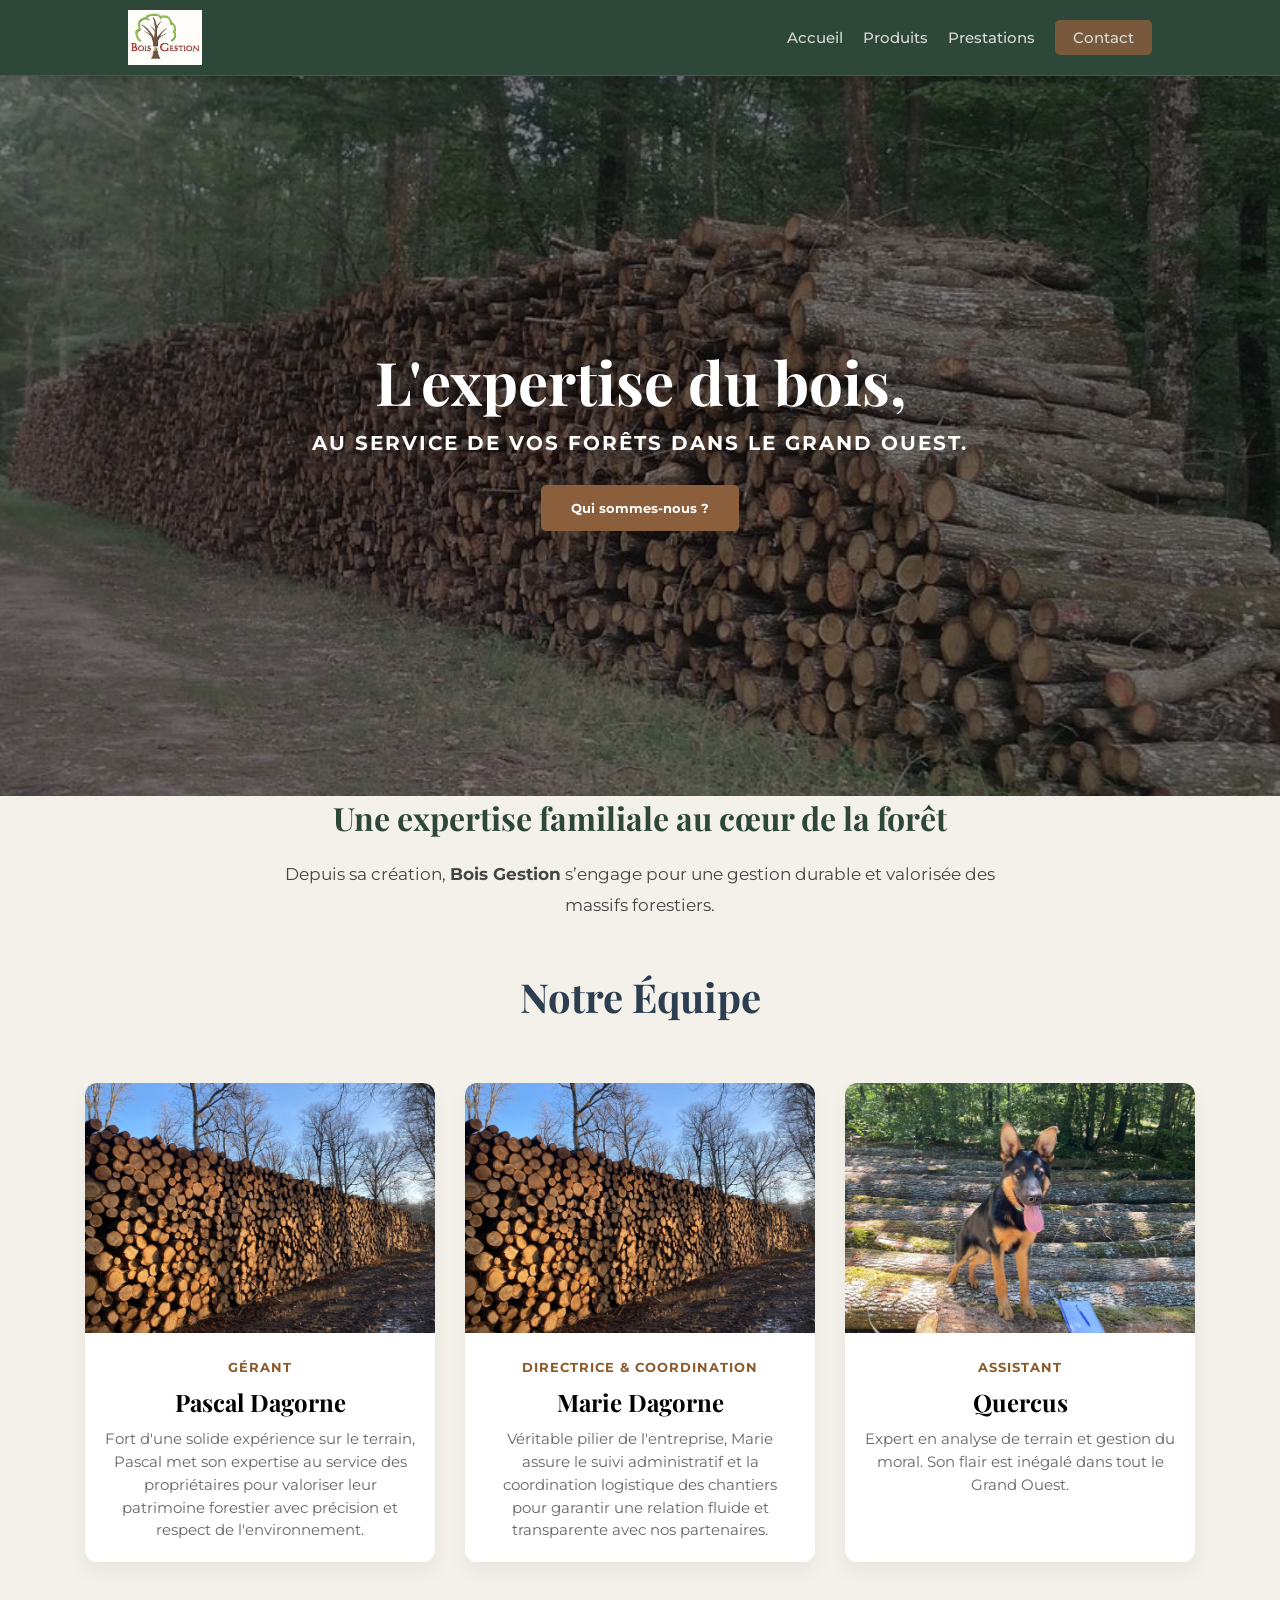
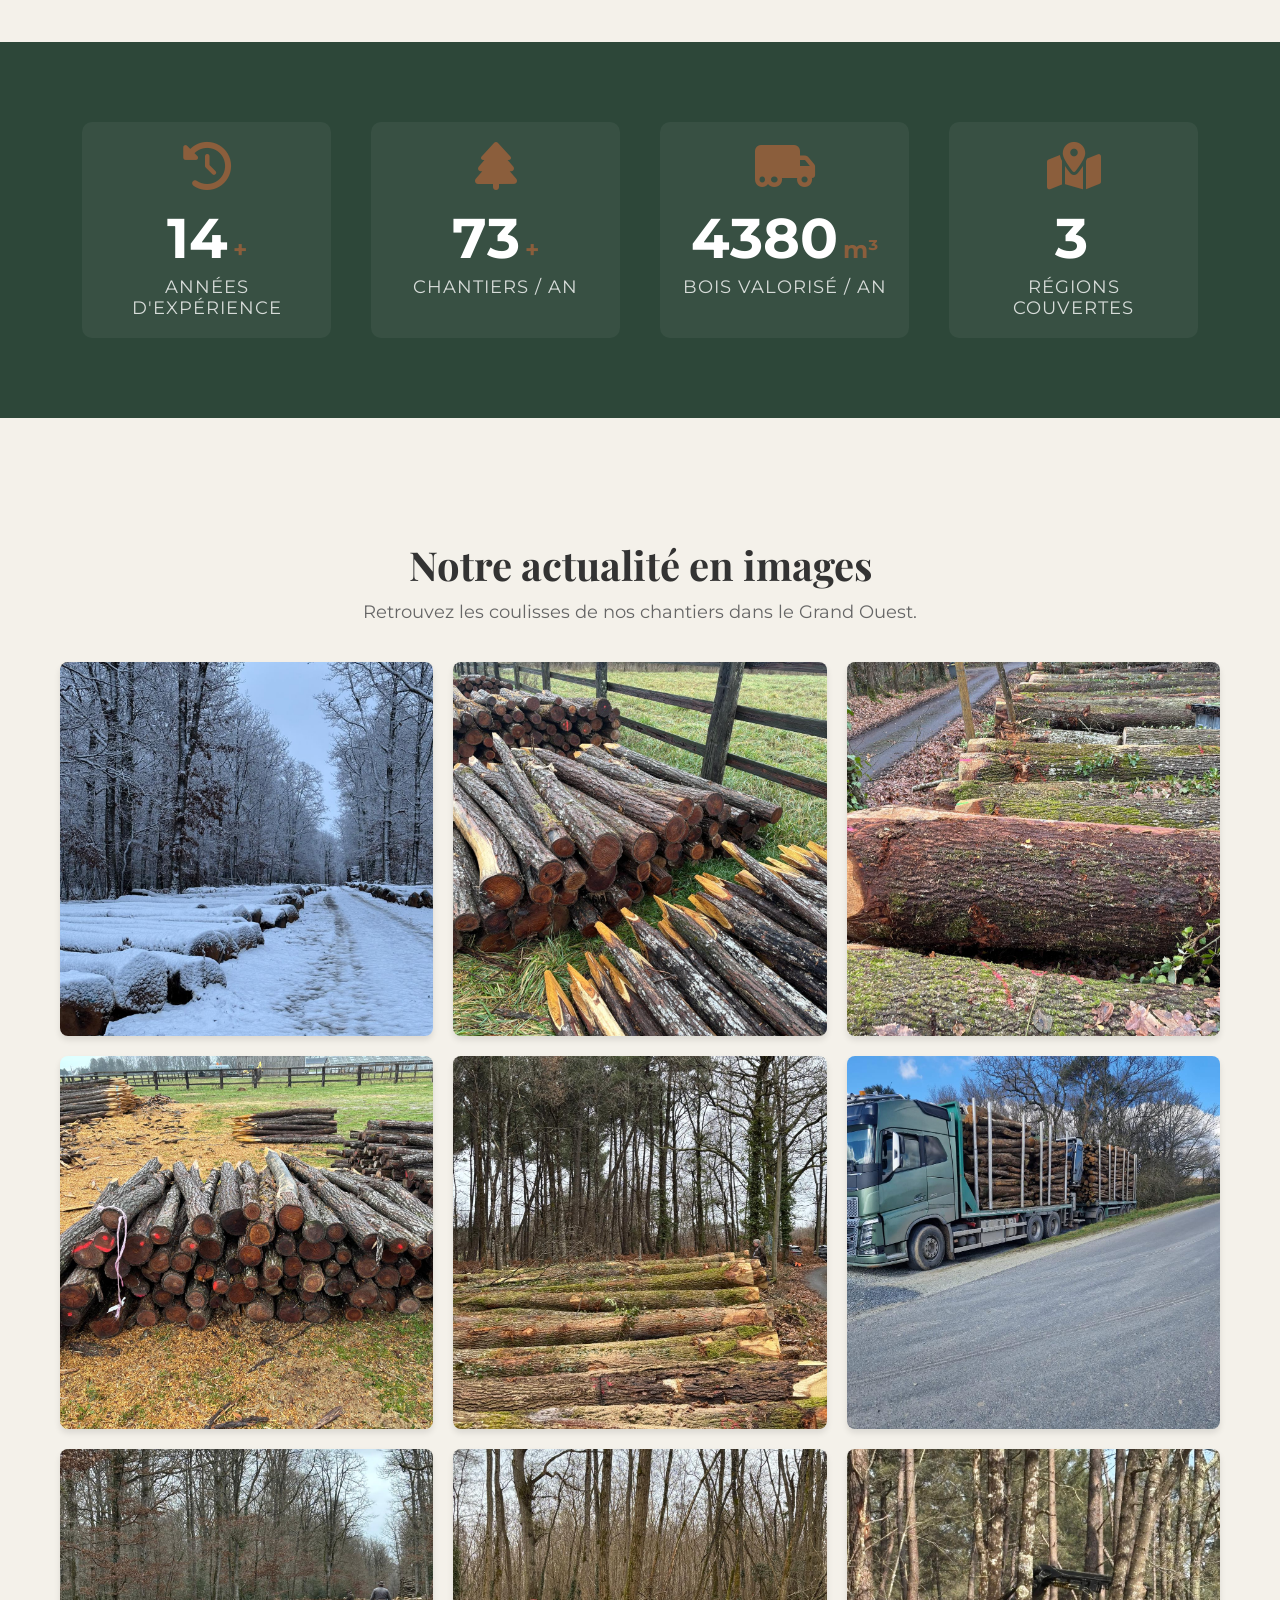
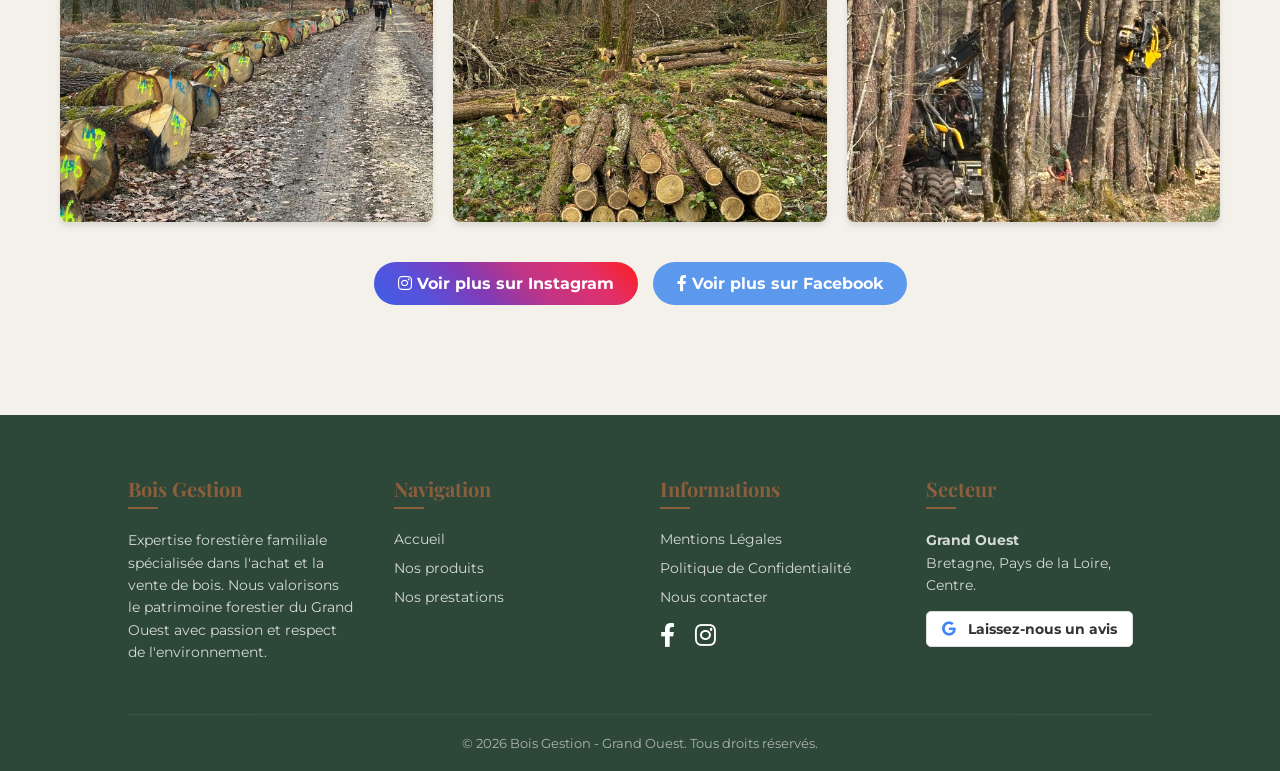
==== commit 555132d8: "jhjgjh" ====
--- a/index.html
+++ b/index.html
@@ -57,8 +57,9 @@
                     <div class="member-info">
                         <span class="role">Gérant</span>
                         <h3>Pascal Dagorne</h3>
-                        <p>Lorem ipsum dolor sit amet, consectetur adipi
-                            scing elit. Sed non risus.</p>
+                        <p>Fort d'une solide expérience sur le terrain, Pascal met son expertise au service des
+                            propriétaires pour valoriser leur patrimoine forestier avec précision et respect de
+                            l'environnement.</p>
                     </div>
                 </div>
 
@@ -69,7 +70,9 @@
                     <div class="member-info">
                         <span class="role">Directrice & Coordination</span>
                         <h3>Marie Dagorne</h3>
-                        <p>Lorem ipsum dolor sit amet, consectetur adipiscing elit. Sed non risus.</p>
+                        <p>Véritable pilier de l'entreprise, Marie assure le suivi administratif et la coordination
+                            logistique des chantiers pour garantir une relation fluide et transparente avec nos
+                            partenaires.</p>
                     </div>
                 </div>
 
--- a/assets/css/global.css
+++ b/assets/css/global.css
@@ -25,7 +25,7 @@
 .hero-small {
     height: 30vh;
     min-height: 180px;
-    background: linear-gradient(rgba(0, 0, 0, 0.6), rgba(0, 0, 0, 0.6)), url('../images/tronçons.jpeg') center/cover;
+    background: linear-gradient(rgba(0, 0, 0, 0.6), rgba(0, 0, 0, 0.6)), url('../images/fond.jpg') center/cover;
     display: flex;
     flex-direction: column;
     justify-content: center;
@@ -104,7 +104,7 @@
 header {
     height: 80vh;
     background: linear-gradient(rgba(0, 0, 0, 0.5), rgba(0, 0, 0, 0.5)),
-        url('../images/tronçons.jpeg') center/cover no-repeat;
+        url('../images/fond.jpg') center/cover no-repeat;
     display: flex;
     flex-direction: column;
     justify-content: center;
@@ -230,6 +230,36 @@
 .footer-socials a:hover {
     transform: translateY(-3px);
     opacity: 0.8;
+}
+
+.google-review-wrapper {
+    margin-top: 15px;
+}
+
+.btn-google {
+    display: inline-block;
+    padding: 8px 15px;
+    background-color: #ffffff;
+    /* Fond blanc pour ressortir sur le footer */
+    color: #333;
+    /* Texte sombre */
+    text-decoration: none;
+    border-radius: 5px;
+    font-size: 0.9em;
+    font-weight: bold;
+    transition: background 0.3s ease;
+    border: 1px solid #ddd;
+}
+
+.btn-google i {
+    color: #4285F4;
+    /* Le bleu officiel de Google */
+    margin-right: 8px;
+}
+
+.btn-google:hover {
+    background-color: #f1f1f1;
+    color: #000;
 }
 
 /* ===================== */
